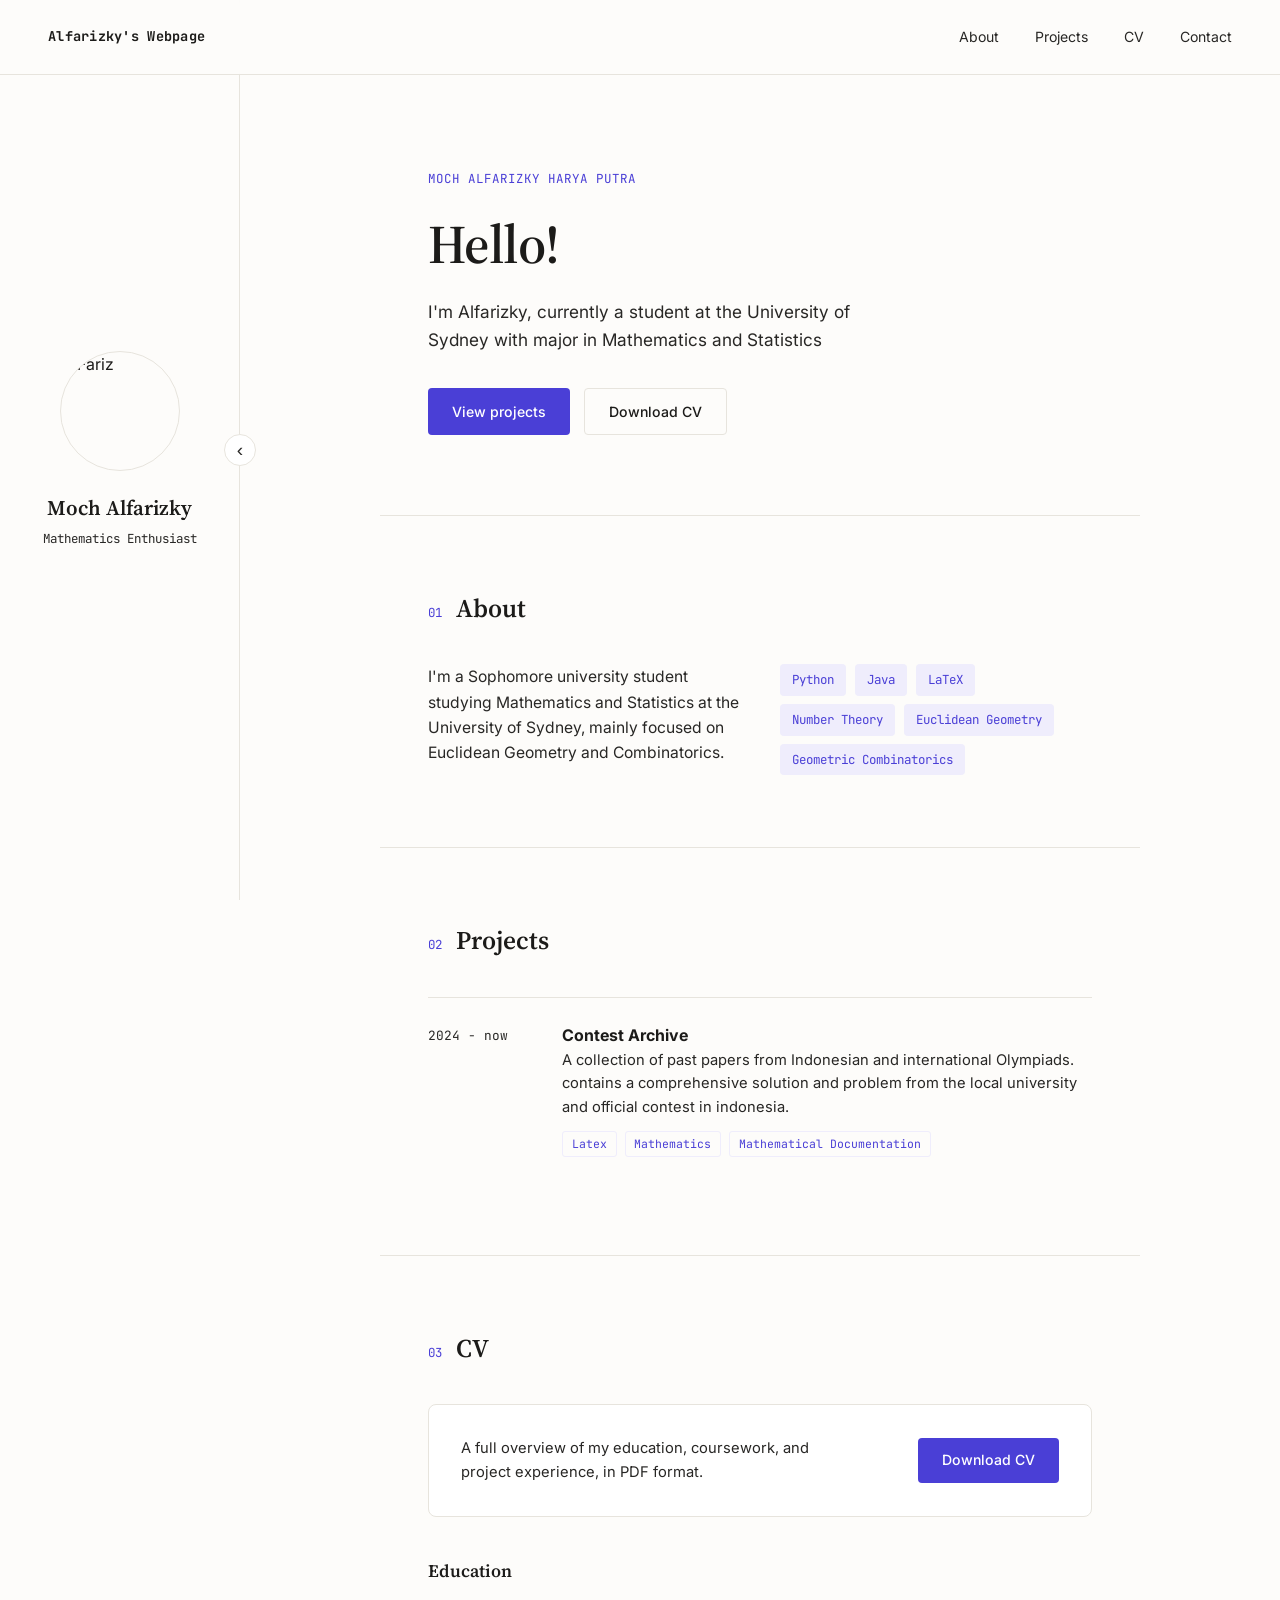
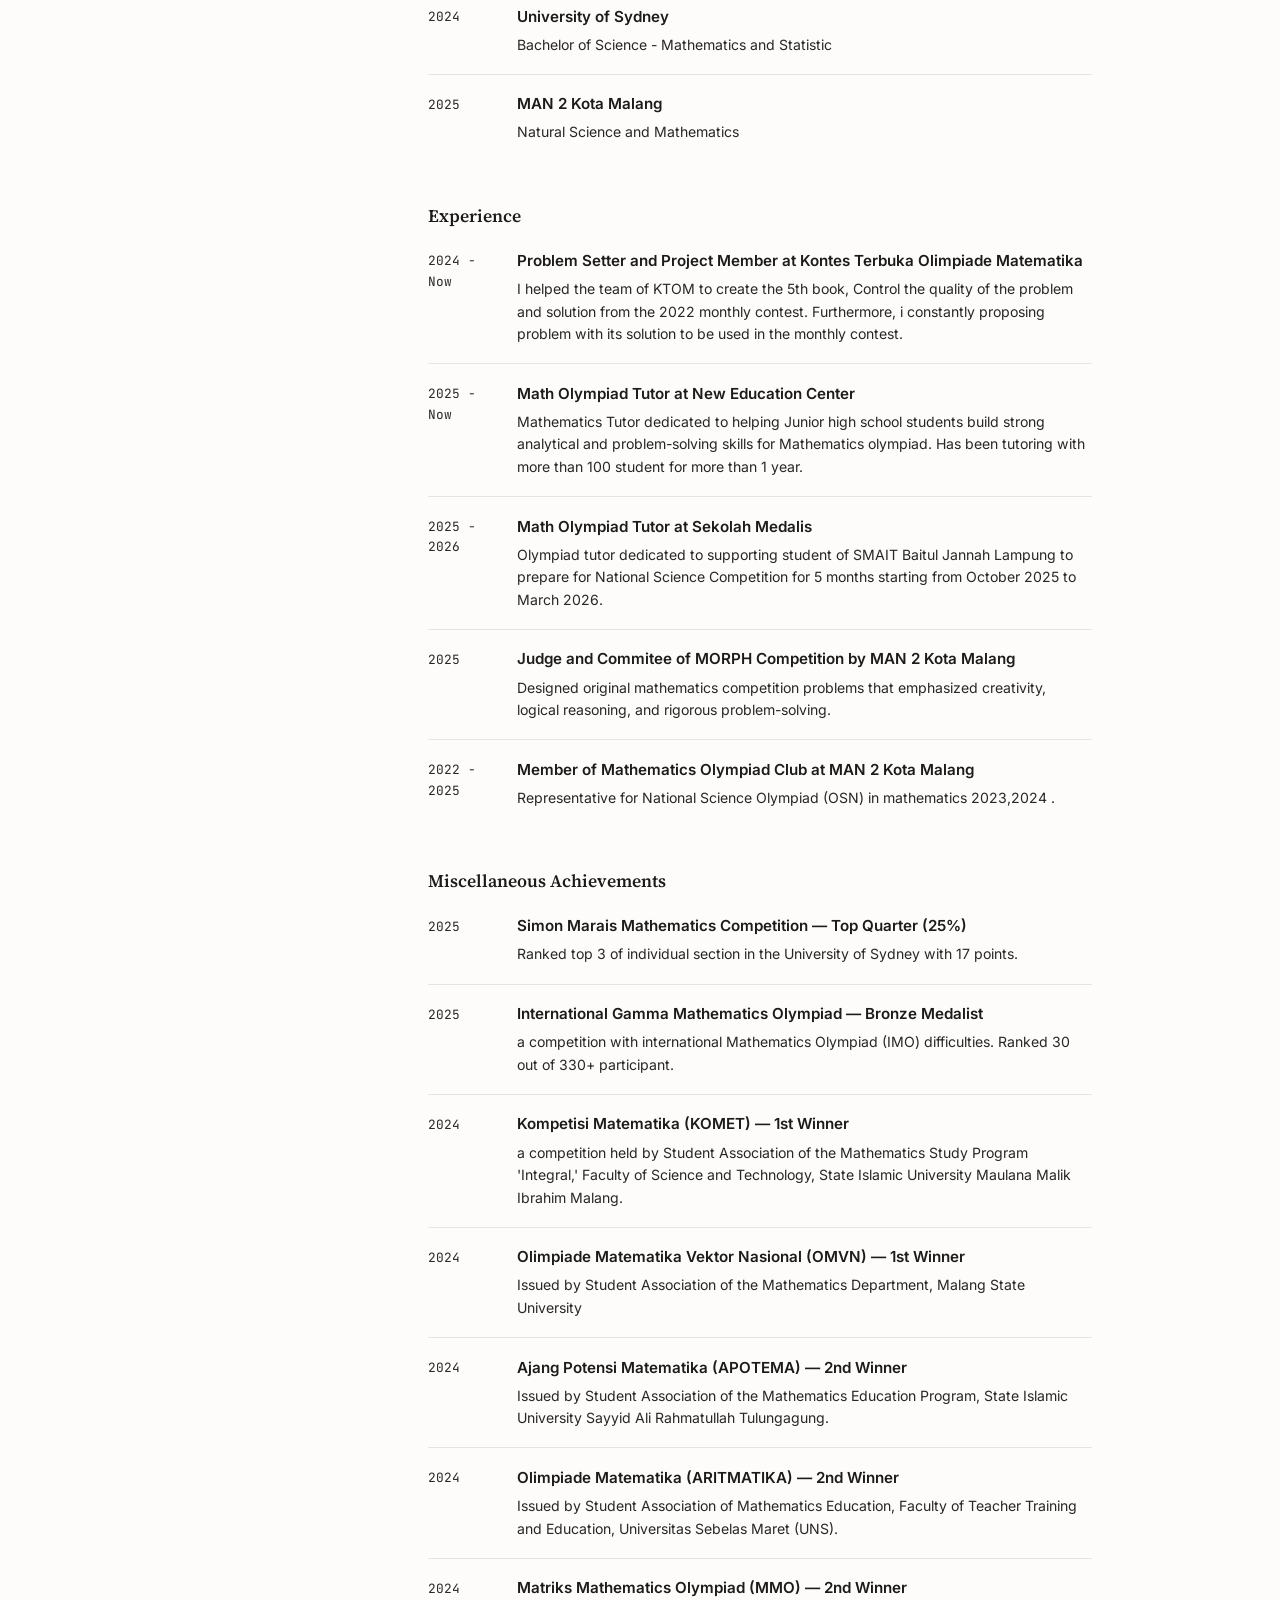
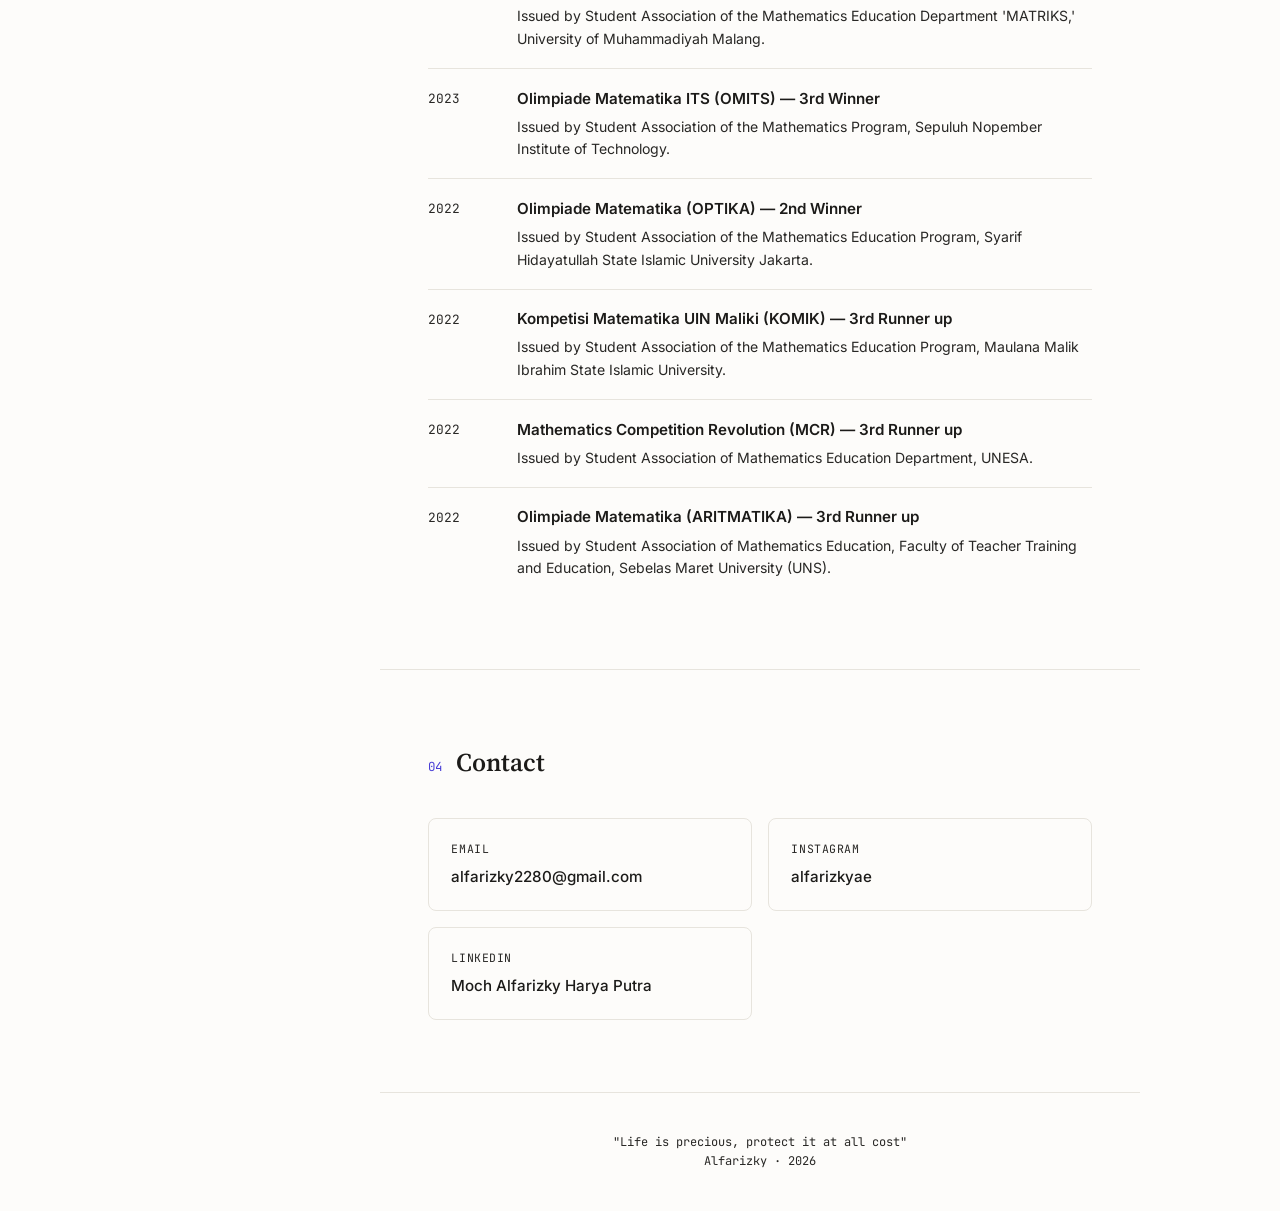
==== github.html @ bd0c45f6 "Add files via upload" ====
<!DOCTYPE html>
<html lang="en">
<head>
<meta charset="UTF-8" />
<meta name="viewport" content="width=device-width, initial-scale=1.0" />
<title>Fariz — Portfolio</title>
<link href="https://fonts.googleapis.com/css2?family=Source+Serif+4:opsz,wght@8..60,400;8..60,600&family=Inter:wght@400;500;600&family=JetBrains+Mono:wght@400;500&display=swap" rel="stylesheet" />
<style>
  :root {
    --bg:        #fdfcfa;
    --surface:   #ffffff;
    --border:    #e7e4dd;
    --ink:       #1c1b19;
    --muted:     #282725;
    --accent:    #4a3fd6;
    --accent-soft: #efedfc;
    --serif: 'Source Serif 4', serif;
    --sans:  'Inter', sans-serif;
    --mono:  'JetBrains Mono', monospace;
  }

  * { box-sizing: border-box; margin: 0; padding: 0; }

  body {
    background: var(--bg);
    color: var(--ink);
    font-family: var(--sans);
    line-height: 1.6;
    -webkit-font-smoothing: antialiased;
  }

  a { color: inherit; }

  /* ── NAV ── */
  header {
    display: flex;
    justify-content: space-between;
    align-items: center;
    padding: 1.5rem 3rem;
    border-bottom: 1px solid var(--border);
    position: fixed;
    top: 0;
    left: 0;
    right: 0;
    background: rgba(253,252,250,0.92);
    backdrop-filter: blur(6px);
    z-index: 9;
  }
  .mark {
    font-family: var(--mono);
    font-size: 0.85rem;
    font-weight: 500;
    letter-spacing: 0.02em;
  }
  .mark span { color: var(--accent); }
  nav ul {
    list-style: none;
    display: flex;
    gap: 2.25rem;
  }
  nav a {
    text-decoration: none;
    font-size: 0.88rem;
    color: var(--muted);
    transition: color 0.15s;
  }
  nav a:hover { color: var(--ink); }

  .subsection-title {
    font-family: var(--serif);
    font-size: 1.1rem;
    font-weight: 600;
    margin: 2.5rem 0 1.2rem;
  }

  /* ── SHORT CUT ── */
  .achievement-link {
    text-decoration: none;
    color: inherit;
  }
  .achievement-link:hover h4 {
    color: var(--accent);
  }
  .achievement-link:hover h5 {
    color: var(--accent);
    font-family: var(--serif);
    font-size: 1.6rem;
    font-weight: 600;
  }

  /* ── ACHIEVEMENT ── */
  .achievement {
    display: grid;
    grid-template-columns: 70px 1fr;
    gap: 1.2rem;
    padding: 1.1rem 0;
    border-top: 1px solid var(--border);
  }
  .achievement:first-of-type { border-top: none; padding-top: 0; }

  .achievement-year {
    font-family: var(--mono);
    font-size: 0.8rem;
    color: var(--muted);
    padding-top: 0.15rem;
  }

  .achievement h4 {
    font-size: 0.95rem;
    font-weight: 600;
    margin-bottom: 0.3rem;
  }
  .achievement p {
    color: var(--muted);
    font-size: 0.88rem;
  }

  /* ── HERO ── */
  .hero {
    max-width: 760px;
    margin: 0 auto;
    padding: 6rem 3rem 5rem;
    border-bottom: 1px solid var(--border);
  }
  .hero .kicker {
    font-family: var(--mono);
    font-size: 0.78rem;
    color: var(--accent);
    letter-spacing: 0.08em;
    text-transform: uppercase;
    margin-bottom: 1.5rem;
    display: block;
  }
  .hero h1 {
    font-family: var(--serif);
    font-size: clamp(2.4rem, 5vw, 3.4rem);
    font-weight: 600;
    line-height: 1.15;
    letter-spacing: -0.01em;
    margin-bottom: 1.4rem;
    max-width: 600px;
  }
  .hero p.lede {
    font-size: 1.08rem;
    color: var(--muted);
    max-width: 480px;
    margin-bottom: 2.2rem;
  }
  .btn-row { display: flex; gap: 0.9rem; flex-wrap: wrap; }
  .btn {
    display: inline-flex;
    align-items: center;
    padding: 0.7rem 1.5rem;
    border-radius: 4px;
    font-size: 0.88rem;
    font-weight: 500;
    text-decoration: none;
    transition: all 0.15s;
  }
  .btn-primary { background: var(--accent); color: #fff; }
  .btn-primary:hover { background: #3c33ad; }
  .btn-ghost { border: 1px solid var(--border); color: var(--ink); }
  .btn-ghost:hover { border-color: var(--accent); color: var(--accent); }

  /* ── SECTION SHARED ── */
  section {
    max-width: 760px;
    margin: 0 auto;
    padding: 4.5rem 3rem;
    border-bottom: 1px solid var(--border);
  }
  .section-head {
    display: flex;
    align-items: baseline;
    gap: 0.9rem;
    margin-bottom: 2.2rem;
  }
  .section-num {
    font-family: var(--mono);
    font-size: 0.78rem;
    color: var(--accent);
  }
  .section-head h2 {
    font-family: var(--serif);
    font-size: 1.6rem;
    font-weight: 600;
  }
  .section-head h5 {
    font-family: var(--serif);
    font-size: 1.6rem;
    font-weight: 600;
  }

  /* ── SIDEBAR ── */
  .sidebar {
    position: fixed;
    top: 0;
    left: 0;
    width: 240px;
    height: 100vh;
    display: flex;
    flex-direction: column;
    align-items: center;
    justify-content: center;
    padding: 2rem;
    border-right: 1px solid var(--border);
    background: var(--bg);
    transition: width 0.3s ease;
    overflow: hidden;
  }

  .sidebar.collapsed {
    width: 0;
    padding: 0;
  }

  .sidebar-photo {
    width: 120px;
    height: 120px;
    border-radius: 50%;
    object-fit: cover;
    margin-bottom: 1.2rem;
    border: 1px solid var(--border);
  }

  .sidebar-name {
    font-family: var(--serif);
    font-size: 1.3rem;
    font-weight: 600;
    margin-bottom: 0.3rem;
    text-align: center;
  }

  .sidebar-role {
    font-family: var(--mono);
    font-size: 0.78rem;
    color: var(--muted);
    text-align: center;
  }

  /* ── TOGGLE BUTTON (outside sidebar) ── */
  .sidebar-toggle {
    position: fixed;
    top: 50%;
    left: 240px;
    transform: translateY(-50%) translateX(-50%);
    width: 32px;
    height: 32px;
    background: var(--surface);
    border: 1px solid var(--border);
    border-radius: 50%;
    cursor: pointer;
    font-size: 1.2rem;
    color: var(--muted);
    display: flex;
    align-items: center;
    justify-content: center;
    z-index: 20;
    transition: left 0.3s ease, color 0.2s;
  }
  .sidebar-toggle:hover { color: var(--accent); }
  .sidebar-toggle.collapsed {
    left: 0px;
  }

  /* ── MAIN CONTENT ── */
  .main-content {
    margin-left: 240px;
    margin-top: 73px;
    transition: margin-left 0.3s ease;
  }

  .main-content.expanded {
    margin-left: 0;
  }

  /* ── ABOUT ── */
  .about-grid {
    display: grid;
    grid-template-columns: 1fr 1fr;
    gap: 2.5rem;
  }
  .about-grid p { color: var(--muted); font-size: 0.98rem; }
  .about-grid p + p { margin-top: 1rem; }
  .skills-list {
    list-style: none;
    display: flex;
    flex-wrap: wrap;
    gap: 0.55rem;
    align-content: flex-start;
  }
  .skills-list li {
    font-family: var(--mono);
    font-size: 0.78rem;
    background: var(--accent-soft);
    color: var(--accent);
    padding: 0.35rem 0.75rem;
    border-radius: 4px;
  }

  /* ── PROJECTS ── */
  .project {
    padding: 1.6rem 0;
    border-top: 1px solid var(--border);
    display: grid;
    grid-template-columns: 110px 1fr;
    gap: 1.5rem;
  }
  .project:first-of-type { border-top: none; padding-top: 0; }
  .project-year {
    font-family: var(--mono);
    font-size: 0.8rem;
    color: var(--muted);
    padding-top: 0.2rem;
  }
  .project h3 {
    font-size: 1.05rem;
    font-weight: 600;
    margin-bottom: 0.4rem;
  }
  .project p {
    color: var(--muted);
    font-size: 0.92rem;
    margin-bottom: 0.7rem;
  }
  .project-tags {
    display: flex;
    gap: 0.5rem;
    flex-wrap: wrap;
  }
  .project-tags span {
    font-family: var(--mono);
    font-size: 0.72rem;
    color: var(--accent);
    border: 1px solid var(--accent-soft);
    padding: 0.2rem 0.55rem;
    border-radius: 3px;
  }
  .project-link {
    font-size: 0.84rem;
    color: var(--accent);
    text-decoration: none;
    font-weight: 500;
  }
  .project-link:hover { text-decoration: underline; }

  /* ── CV ── */
  .cv-card {
    background: var(--surface);
    border: 1px solid var(--border);
    border-radius: 8px;
    padding: 2rem;
    display: flex;
    justify-content: space-between;
    align-items: center;
    flex-wrap: wrap;
    gap: 1.2rem;
  }
  .cv-card p {
    color: var(--muted);
    font-size: 0.92rem;
    max-width: 380px;
  }

  /* ── CONTACT ── */
  .contact-grid {
    display: grid;
    grid-template-columns: repeat(auto-fit, minmax(250px, 1fr));
    gap: 1rem;
  }
  .contact-item {
    border: 1px solid var(--border);
    border-radius: 8px;
    padding: 1.3rem 1.4rem;
    text-decoration: none;
    display: block;
    transition: border-color 0.15s;
  }
  .contact-item:hover { border-color: var(--accent); }
  .contact-item .label {
    font-family: var(--mono);
    font-size: 0.72rem;
    color: var(--muted);
    text-transform: uppercase;
    letter-spacing: 0.05em;
    margin-bottom: 0.4rem;
  }
  .contact-item .value {
    font-size: 0.95rem;
    font-weight: 500;
    color: var(--ink);
  }

  footer {
    text-align: center;
    padding: 2.5rem;
    font-family: var(--mono);
    font-size: 0.75rem;
    color: var(--muted);
  }

  @media (max-width: 640px) {
    header { padding: 1.25rem 1.5rem; }
    nav ul { gap: 1.25rem; }
    .hero, section { padding-left: 1.5rem; padding-right: 1.5rem; }
    .about-grid { grid-template-columns: 1fr; }
    .project { grid-template-columns: 1fr; gap: 0.4rem; }
    .cv-card { flex-direction: column; align-items: flex-start; }
  }
  html {
  scroll-behavior: smooth;
  }
</style>
</head>
<body>

<aside class="sidebar" id="sidebar">
  <img src="Foto.jpeg" alt="Fariz" class="sidebar-photo" />
  <h1 class="sidebar-name">Moch Alfarizky</h1>
  <p class="sidebar-role">Mathematics Enthusiast</p>
</aside>

<button class="sidebar-toggle" id="sidebarToggle">&#8249;</button>

<header>
  <span class="mark"><a href="github.html" class="achievement-link">
      <h4>Alfarizky's Webpage</h4>
    </a></span>
  <nav>
    <ul>
      <li><a href="#about">About</a></li>
      <li><a href="#projects">Projects</a></li>
      <li><a href="#cv">CV</a></li>
      <li><a href="#contact">Contact</a></li>
    </ul>
  </nav>
</header>

<div class="main-content">

  <div class="hero">
    <span class="kicker">Moch Alfarizky Harya Putra</span>
    <h1>Hello!</h1>
    <p class="lede">I'm Alfarizky, currently a student at the University of Sydney with major in Mathematics and Statistics</p>
    <div class="btn-row">
      <a href="#projects" class="btn btn-primary">View projects</a>
      <a href="#cv" class="btn btn-ghost">Download CV</a>
    </div>
  </div>

  <section id="about">
    <div class="section-head">
      <span class="section-num">01</span>
      <a href="about.html" class="achievement-link">
        <h5>About</h5></a>
    </div>
    <div class="about-grid">
      <div>
        <p>I'm a Sophomore university student studying Mathematics and Statistics at the University of Sydney, mainly focused on Euclidean Geometry and Combinatorics.</p>
      </div>
      <ul class="skills-list">
        <li>Python</li>
        <li>Java</li>
        <li>LaTeX</li>
        <li>Number Theory</li>
        <li>Euclidean Geometry</li>
        <li>Geometric Combinatorics</li>
      </ul>
    </div>
  </section>

  <section id="projects">
    <div class="section-head">
      <span class="section-num">02</span>
      <h2>Projects</h2>
    </div>
    <div class="project">
      <span class="project-year">2024 - now</span>
      <div>
        <a href="https://drive.google.com/drive/u/0/folders/17U_cmJ-6NU6NZFpO8wsYezbSb9L61yQ2" class="achievement-link" target="_blank">
        <h4>Contest Archive</h4></a>
        <p>A collection of past papers from Indonesian and international Olympiads. contains a comprehensive solution and problem from the local university and official contest in indonesia.</p>
        <div class="project-tags"><span>Latex</span><span>Mathematics</span><span>Mathematical Documentation</span></div>
      </div>
    </div>
  </section>

  <section id="cv">
    <div class="section-head">
      <span class="section-num">03</span>
      <h2>CV</h2>
    </div>
    <div class="cv-card">
      <p>A full overview of my education, coursework, and project experience, in PDF format.</p>
      <a href="Moch Alfarizky Harya Putra - CV Baru.pdf" class="btn btn-primary" download>Download CV</a>
    </div>
    <div class="achievements">
      <h3 class="subsection-title">Education</h3>
      <div class="achievement">
        <span class="achievement-year">2024</span>
        <div>
          <h4>University of Sydney</h4>
          <p>Bachelor of Science - Mathematics and Statistic</p>
        </div>
      </div>
      <div class="achievement">
        <span class="achievement-year">2025</span>
        <div>
          <h4>MAN 2 Kota Malang</h4>
          <p>Natural Science and Mathematics</p>
        </div>
      </div>
    </div>

    <div class="achievements">
      <h3 class="subsection-title">Experience</h3>
      <div class="achievement">
        <span class="achievement-year">2024 - Now</span>
        <div>
          <h4>Problem Setter and Project Member at Kontes Terbuka Olimpiade Matematika</h4>
          <p>I helped the team of KTOM to create the 5th book, Control the quality of the problem and solution from the 2022 monthly contest. Furthermore, i constantly proposing problem with its solution to be used in the monthly contest.</p>
        </div>
      </div>
      <div class="achievement">
        <span class="achievement-year">2025 - Now</span>
        <div>
          <h4>Math Olympiad Tutor at New Education Center</h4>
          <p>Mathematics Tutor dedicated to helping Junior high school students build strong analytical and problem-solving skills for Mathematics olympiad. Has been tutoring with more than 100 student for more than 1 year.</p>
        </div>
      </div>
      <div class="achievement">
        <span class="achievement-year">2025 - 2026</span>
        <div>
          <h4>Math Olympiad Tutor at Sekolah Medalis</h4>
          <p>Olympiad tutor dedicated to supporting student of SMAIT Baitul Jannah Lampung to prepare for National Science Competition for 5 months starting from October 2025 to March 2026.</p>
        </div>
      </div>
      <div class="achievement">
        <span class="achievement-year">2025</span>
        <div>
          <h4>Judge and Commitee of MORPH Competition by MAN 2 Kota Malang</h4>
          <p>Designed original mathematics competition problems that emphasized creativity, logical reasoning, and rigorous problem-solving.</p>
        </div>
      </div>
    </div>
    <div class="achievement">
        <span class="achievement-year">2022 - 2025</span>
        <div>
          <h4>Member of Mathematics Olympiad Club at MAN 2 Kota Malang</h4>
          <p>Representative for National Science Olympiad (OSN) in mathematics 2023,2024 .</p>
        </div>
      </div>

    <div class="achievements">
      <h3 class="subsection-title">Miscellaneous Achievements</h3>
      <div class="achievement">
        <span class="achievement-year">2025</span>
        <div>
          <a href="olympiad1.html" class="achievement-link">
          <h4>Simon Marais Mathematics Competition — Top Quarter (25%)</h4></a>
          <p>Ranked top 3 of individual section in the University of Sydney with 17 points.</p>
        </div>
      </div>
      <div class="achievement">
        <span class="achievement-year">2025</span>
        <div>
          <a href="olympiad2.html" class="achievement-link">
          <h4>International Gamma Mathematics Olympiad — Bronze Medalist</h4></a>
          <p>a competition with international Mathematics Olympiad (IMO) difficulties. Ranked 30 out of 330+ participant.</p>
        </div>
      </div>
      <div class="achievement">
        <span class="achievement-year">2024</span>
        <div>
          <a href="olympiad3.html" class="achievement-link">
          <h4>Kompetisi Matematika (KOMET) — 1st Winner</h4></a>
          <p>a competition held by Student Association of the Mathematics Study Program 'Integral,' Faculty of Science and Technology, State Islamic University Maulana Malik Ibrahim Malang.</p>
        </div>
      </div>
      <div class="achievement">
        <span class="achievement-year">2024</span>
        <div>
          <a href="olympiad4.html" class="achievement-link">
          <h4>Olimpiade Matematika Vektor Nasional (OMVN) — 1st Winner</h4></a>
          <p>Issued by Student Association of the Mathematics Department, Malang State University</p>
        </div>
      </div>
      <div class="achievement">
        <span class="achievement-year">2024</span>
        <div>
          <a href="olympiad5.html" class="achievement-link">
          <h4>Ajang Potensi Matematika (APOTEMA) — 2nd Winner</h4></a>
          <p>Issued by Student Association of the Mathematics Education Program, State Islamic University Sayyid Ali Rahmatullah Tulungagung.</p>
        </div>
      </div>
      <div class="achievement">
        <span class="achievement-year">2024</span>
        <div>
          <a href="olympiad6.html" class="achievement-link">
          <h4>Olimpiade Matematika (ARITMATIKA) — 2nd Winner</h4></a>
          <p>Issued by Student Association of Mathematics Education, Faculty of Teacher Training and Education, Universitas Sebelas Maret (UNS).</p>
        </div>
      </div>
      <div class="achievement">
        <span class="achievement-year">2024</span>
        <div>
          <a href="olympiad7.html" class="achievement-link">
          <h4>Matriks Mathematics Olympiad (MMO) — 2nd Winner</h4></a>
          <p>Issued by Student Association of the Mathematics Education Department 'MATRIKS,' University of Muhammadiyah Malang.</p>
        </div>
      </div>
      <div class="achievement">
        <span class="achievement-year">2023</span>
        <div>
          <a href="olympiad8.html" class="achievement-link">
          <h4>Olimpiade Matematika ITS (OMITS) — 3rd Winner</h4></a>
          <p>Issued by Student Association of the Mathematics Program, Sepuluh Nopember Institute of Technology.</p>
        </div>
      </div>
      <div class="achievement">
        <span class="achievement-year">2022</span>
        <div>
          <a href="olympiad9.html" class="achievement-link">
          <h4>Olimpiade Matematika (OPTIKA) — 2nd Winner</h4></a>
          <p>Issued by Student Association of the Mathematics Education Program, Syarif Hidayatullah State Islamic University Jakarta.</p>
        </div>
      </div>
      <div class="achievement">
        <span class="achievement-year">2022</span>
        <div>
          <a href="olympiad10.html" class="achievement-link">
          <h4>Kompetisi Matematika UIN Maliki (KOMIK) — 3rd Runner up</h4></a>
          <p>Issued by Student Association of the Mathematics Education Program, Maulana Malik Ibrahim State Islamic University.</p>
        </div>
      </div>
      <div class="achievement">
        <span class="achievement-year">2022</span>
        <div>
          <a href="olympiad11.html" class="achievement-link">
          <h4>Mathematics Competition Revolution (MCR) — 3rd Runner up</h4></a>
          <p>Issued by Student Association of Mathematics Education Department, UNESA.</p>
        </div>
      </div>
      <div class="achievement">
        <span class="achievement-year">2022</span>
        <div>
          <a href="olympiad12.html" class="achievement-link">
          <h4>Olimpiade Matematika (ARITMATIKA) — 3rd Runner up</h4></a>
          <p>Issued by Student Association of Mathematics Education, Faculty of Teacher Training and Education, Sebelas Maret University (UNS).</p>
        </div>
      </div>
    </div>
  </section>

  <section id="contact">
    <div class="section-head">
      <span class="section-num">04</span>
      <h2>Contact</h2>
    </div>
    <div class="contact-grid">
      <a href="mailto:alfarizky2280@gmail.com" class="contact-item">
        <div class="label">Email</div>
        <div class="value">alfarizky2280@gmail.com</div>
      </a>
      <a href="https://www.instagram.com/alfarizkyae" target="_blank" class="contact-item">
        <div class="label">Instagram</div>
        <div class="value">alfarizkyae</div>
      </a>
      <a href="https://www.linkedin.com/in/moch-alfarizky-harya-putra-288286318/" target="_blank" class="contact-item">
        <div class="label">LinkedIn</div>
        <div class="value">Moch Alfarizky Harya Putra</div>
      </a>
    </div>
  </section>

  <footer>"Life is precious, protect it at all cost"<br>Alfarizky · 2026</footer>
  

</div>

<script>
  const sidebar = document.getElementById('sidebar');
  const toggle = document.getElementById('sidebarToggle');
  const main = document.querySelector('.main-content');

  toggle.addEventListener('click', () => {
    sidebar.classList.toggle('collapsed');
    main.classList.toggle('expanded');
    toggle.classList.toggle('collapsed');

    if (sidebar.classList.contains('collapsed')) {
      toggle.innerHTML = '&#8250;';
    } else {
      toggle.innerHTML = '&#8249;';
    }
  });
</script>

</body>
</html>
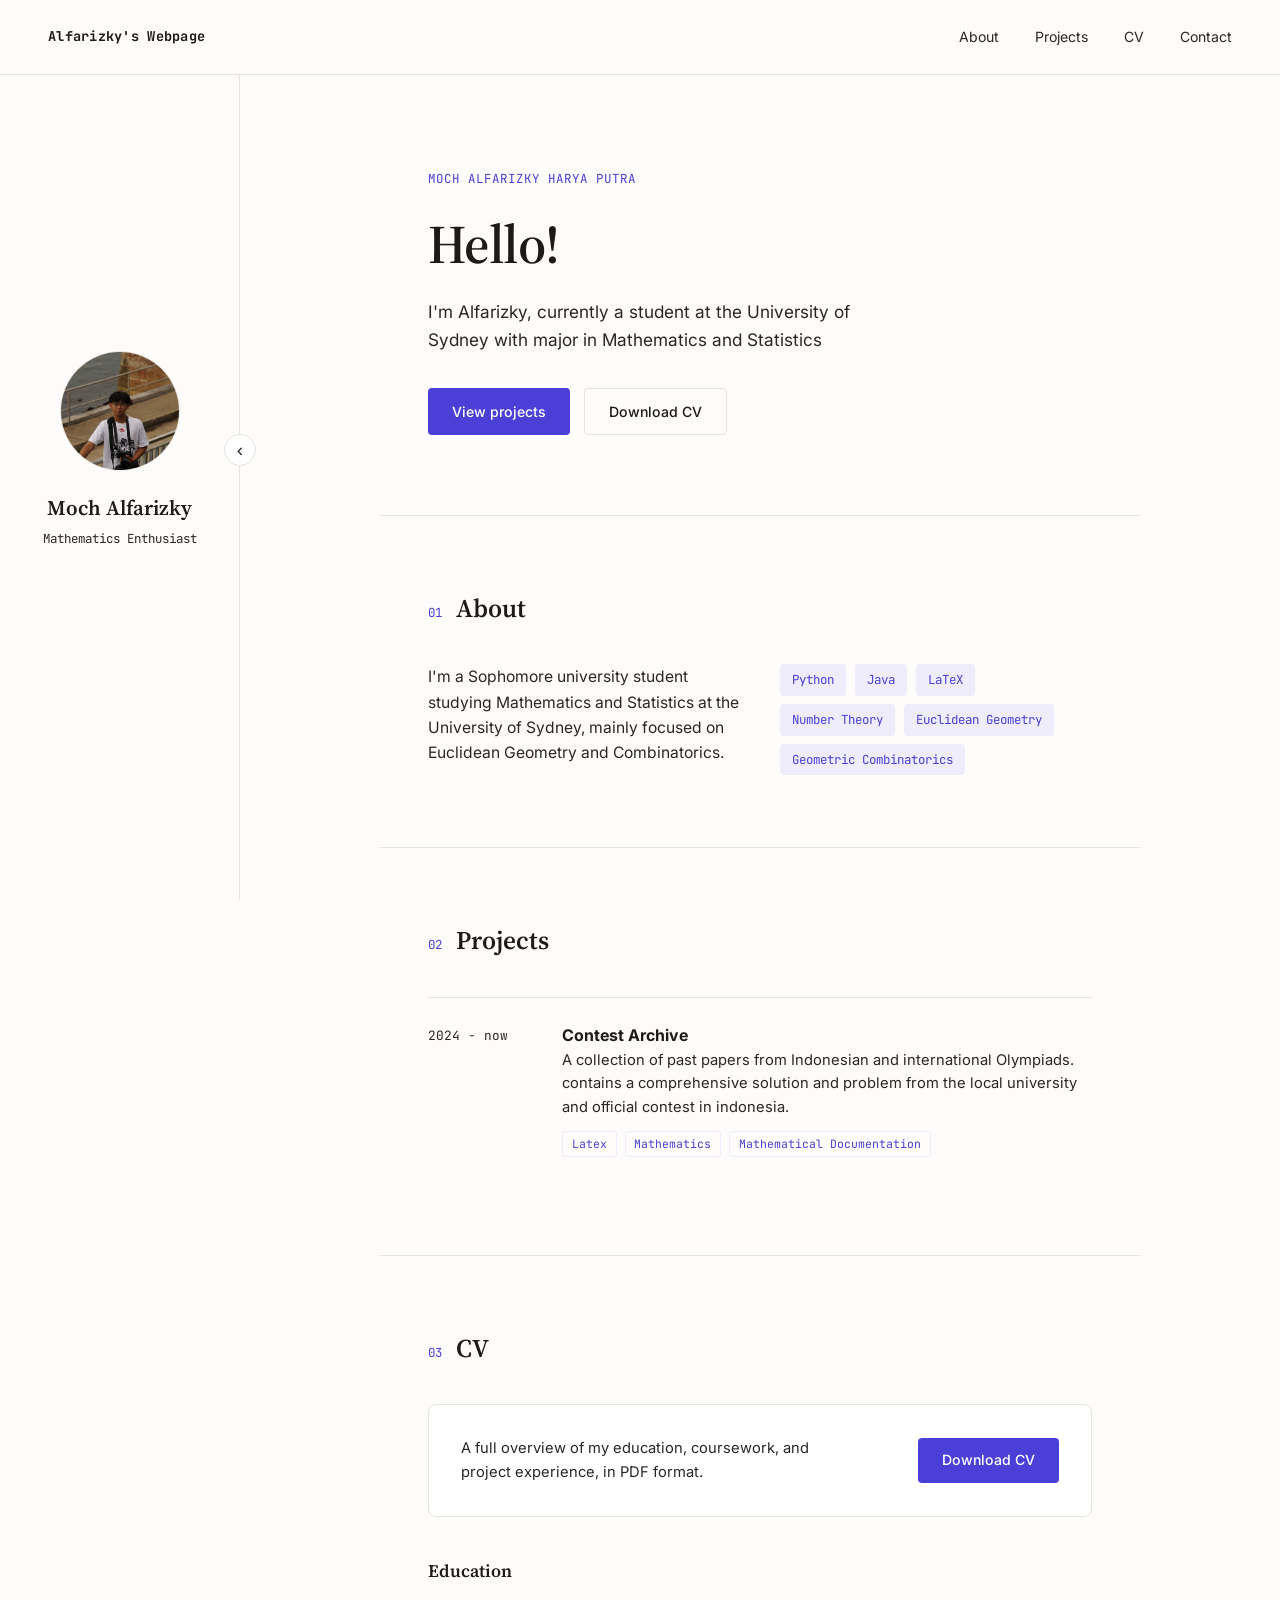
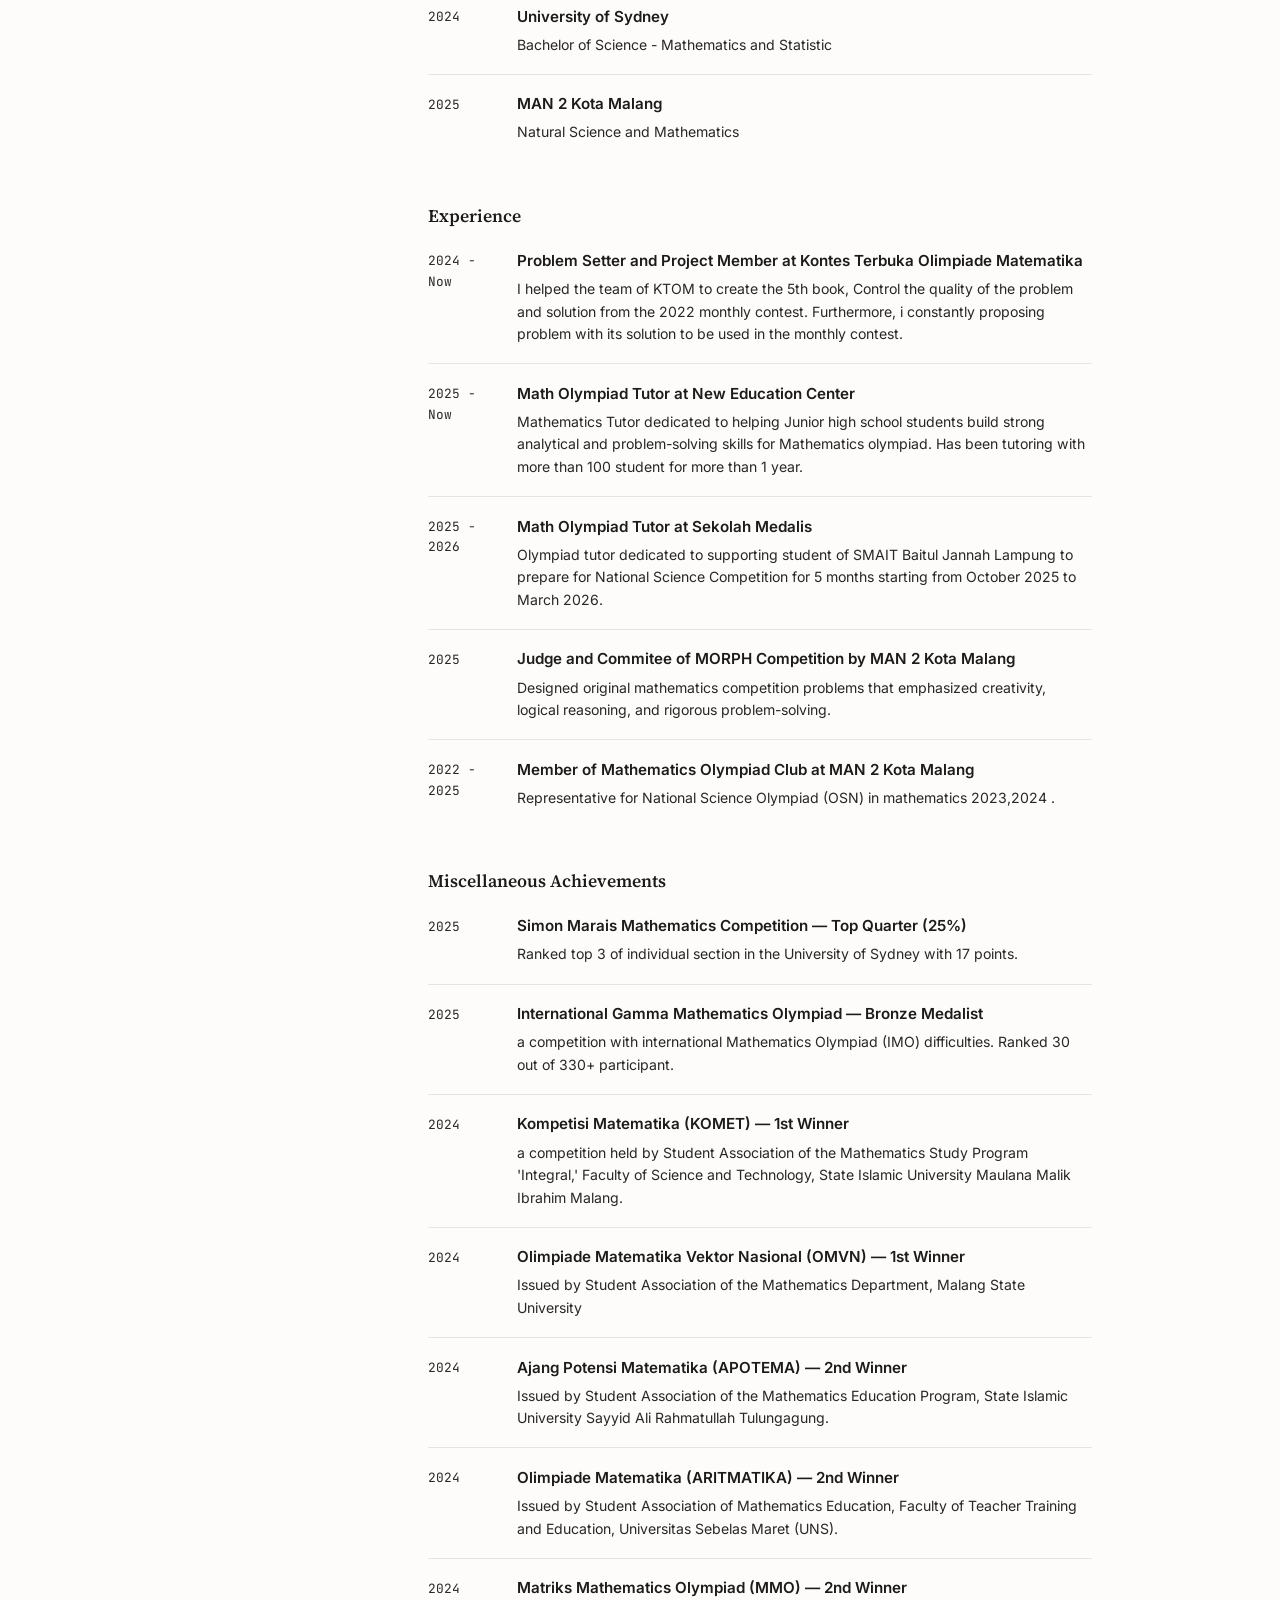
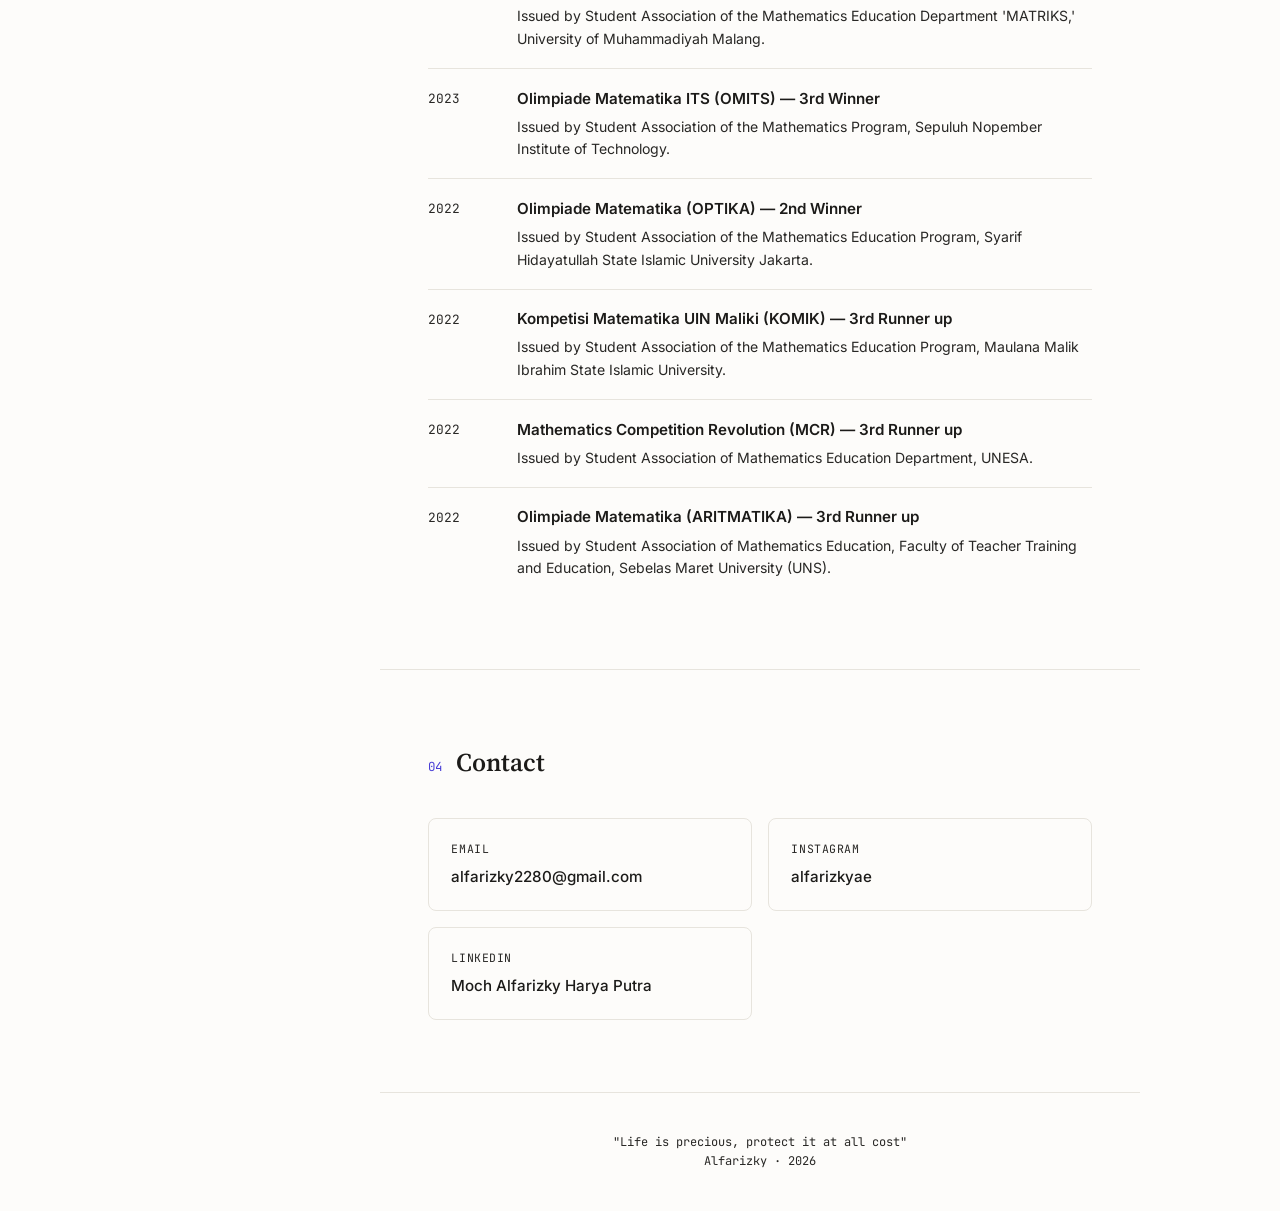
==== commit 2761806e: "Update github.html" ====
--- a/github.html
+++ b/github.html
@@ -415,7 +415,7 @@
 <body>
 
 <aside class="sidebar" id="sidebar">
-  <img src="Foto.jpeg" alt="Fariz" class="sidebar-photo" />
+  <img src="assets/images/Foto.jpeg" alt="Fariz" class="sidebar-photo" />
   <h1 class="sidebar-name">Moch Alfarizky</h1>
   <p class="sidebar-role">Mathematics Enthusiast</p>
 </aside>
@@ -451,7 +451,7 @@
   <section id="about">
     <div class="section-head">
       <span class="section-num">01</span>
-      <a href="about.html" class="achievement-link">
+      <a href="pages/about.html" class="achievement-link">
         <h5>About</h5></a>
     </div>
     <div class="about-grid">
@@ -492,7 +492,7 @@
     </div>
     <div class="cv-card">
       <p>A full overview of my education, coursework, and project experience, in PDF format.</p>
-      <a href="Moch Alfarizky Harya Putra - CV Baru.pdf" class="btn btn-primary" download>Download CV</a>
+      <a href="assets/pdf/Moch Alfarizky Harya Putra - CV Baru.pdf" class="btn btn-primary" download>Download CV</a>
     </div>
     <div class="achievements">
       <h3 class="subsection-title">Education</h3>
@@ -556,7 +556,7 @@
       <div class="achievement">
         <span class="achievement-year">2025</span>
         <div>
-          <a href="olympiad1.html" class="achievement-link">
+          <a href="pages/olympiad1.html" class="achievement-link">
           <h4>Simon Marais Mathematics Competition — Top Quarter (25%)</h4></a>
           <p>Ranked top 3 of individual section in the University of Sydney with 17 points.</p>
         </div>
@@ -564,7 +564,7 @@
       <div class="achievement">
         <span class="achievement-year">2025</span>
         <div>
-          <a href="olympiad2.html" class="achievement-link">
+          <a href="pages/olympiad2.html" class="achievement-link">
           <h4>International Gamma Mathematics Olympiad — Bronze Medalist</h4></a>
           <p>a competition with international Mathematics Olympiad (IMO) difficulties. Ranked 30 out of 330+ participant.</p>
         </div>
@@ -572,7 +572,7 @@
       <div class="achievement">
         <span class="achievement-year">2024</span>
         <div>
-          <a href="olympiad3.html" class="achievement-link">
+          <a href="pages/olympiad3.html" class="achievement-link">
           <h4>Kompetisi Matematika (KOMET) — 1st Winner</h4></a>
           <p>a competition held by Student Association of the Mathematics Study Program 'Integral,' Faculty of Science and Technology, State Islamic University Maulana Malik Ibrahim Malang.</p>
         </div>
@@ -580,7 +580,7 @@
       <div class="achievement">
         <span class="achievement-year">2024</span>
         <div>
-          <a href="olympiad4.html" class="achievement-link">
+          <a href="pages/olympiad4.html" class="achievement-link">
           <h4>Olimpiade Matematika Vektor Nasional (OMVN) — 1st Winner</h4></a>
           <p>Issued by Student Association of the Mathematics Department, Malang State University</p>
         </div>
@@ -588,7 +588,7 @@
       <div class="achievement">
         <span class="achievement-year">2024</span>
         <div>
-          <a href="olympiad5.html" class="achievement-link">
+          <a href="pages/olympiad5.html" class="achievement-link">
           <h4>Ajang Potensi Matematika (APOTEMA) — 2nd Winner</h4></a>
           <p>Issued by Student Association of the Mathematics Education Program, State Islamic University Sayyid Ali Rahmatullah Tulungagung.</p>
         </div>
@@ -596,7 +596,7 @@
       <div class="achievement">
         <span class="achievement-year">2024</span>
         <div>
-          <a href="olympiad6.html" class="achievement-link">
+          <a href="pages/olympiad6.html" class="achievement-link">
           <h4>Olimpiade Matematika (ARITMATIKA) — 2nd Winner</h4></a>
           <p>Issued by Student Association of Mathematics Education, Faculty of Teacher Training and Education, Universitas Sebelas Maret (UNS).</p>
         </div>
@@ -604,7 +604,7 @@
       <div class="achievement">
         <span class="achievement-year">2024</span>
         <div>
-          <a href="olympiad7.html" class="achievement-link">
+          <a href="pages/olympiad7.html" class="achievement-link">
           <h4>Matriks Mathematics Olympiad (MMO) — 2nd Winner</h4></a>
           <p>Issued by Student Association of the Mathematics Education Department 'MATRIKS,' University of Muhammadiyah Malang.</p>
         </div>
@@ -612,7 +612,7 @@
       <div class="achievement">
         <span class="achievement-year">2023</span>
         <div>
-          <a href="olympiad8.html" class="achievement-link">
+          <a href="pages/olympiad8.html" class="achievement-link">
           <h4>Olimpiade Matematika ITS (OMITS) — 3rd Winner</h4></a>
           <p>Issued by Student Association of the Mathematics Program, Sepuluh Nopember Institute of Technology.</p>
         </div>
@@ -620,7 +620,7 @@
       <div class="achievement">
         <span class="achievement-year">2022</span>
         <div>
-          <a href="olympiad9.html" class="achievement-link">
+          <a href="pages/olympiad9.html" class="achievement-link">
           <h4>Olimpiade Matematika (OPTIKA) — 2nd Winner</h4></a>
           <p>Issued by Student Association of the Mathematics Education Program, Syarif Hidayatullah State Islamic University Jakarta.</p>
         </div>
@@ -628,7 +628,7 @@
       <div class="achievement">
         <span class="achievement-year">2022</span>
         <div>
-          <a href="olympiad10.html" class="achievement-link">
+          <a href="pages/olympiad10.html" class="achievement-link">
           <h4>Kompetisi Matematika UIN Maliki (KOMIK) — 3rd Runner up</h4></a>
           <p>Issued by Student Association of the Mathematics Education Program, Maulana Malik Ibrahim State Islamic University.</p>
         </div>
@@ -636,7 +636,7 @@
       <div class="achievement">
         <span class="achievement-year">2022</span>
         <div>
-          <a href="olympiad11.html" class="achievement-link">
+          <a href="pages/olympiad11.html" class="achievement-link">
           <h4>Mathematics Competition Revolution (MCR) — 3rd Runner up</h4></a>
           <p>Issued by Student Association of Mathematics Education Department, UNESA.</p>
         </div>
@@ -644,7 +644,7 @@
       <div class="achievement">
         <span class="achievement-year">2022</span>
         <div>
-          <a href="olympiad12.html" class="achievement-link">
+          <a href="pages/olympiad12.html" class="achievement-link">
           <h4>Olimpiade Matematika (ARITMATIKA) — 3rd Runner up</h4></a>
           <p>Issued by Student Association of Mathematics Education, Faculty of Teacher Training and Education, Sebelas Maret University (UNS).</p>
         </div>
@@ -697,4 +697,4 @@
 </script>
 
 </body>
-</html>+</html>
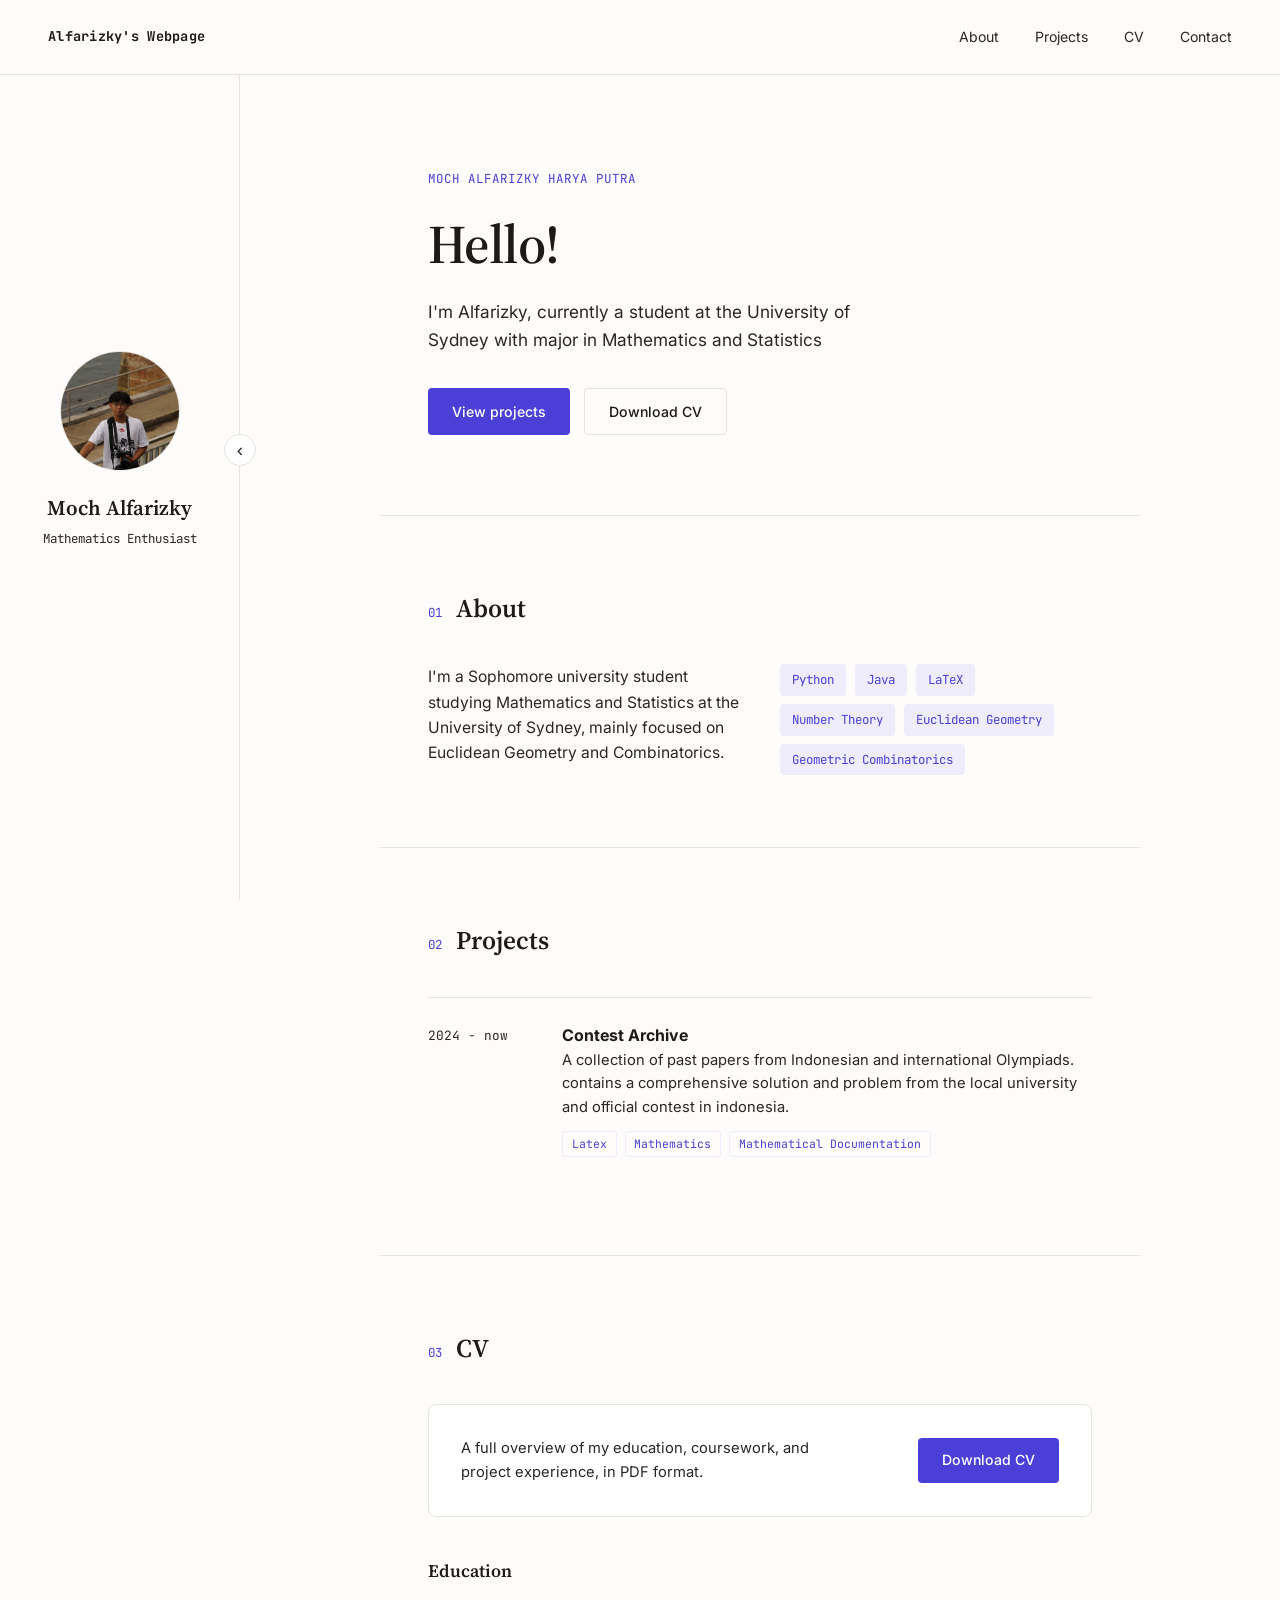
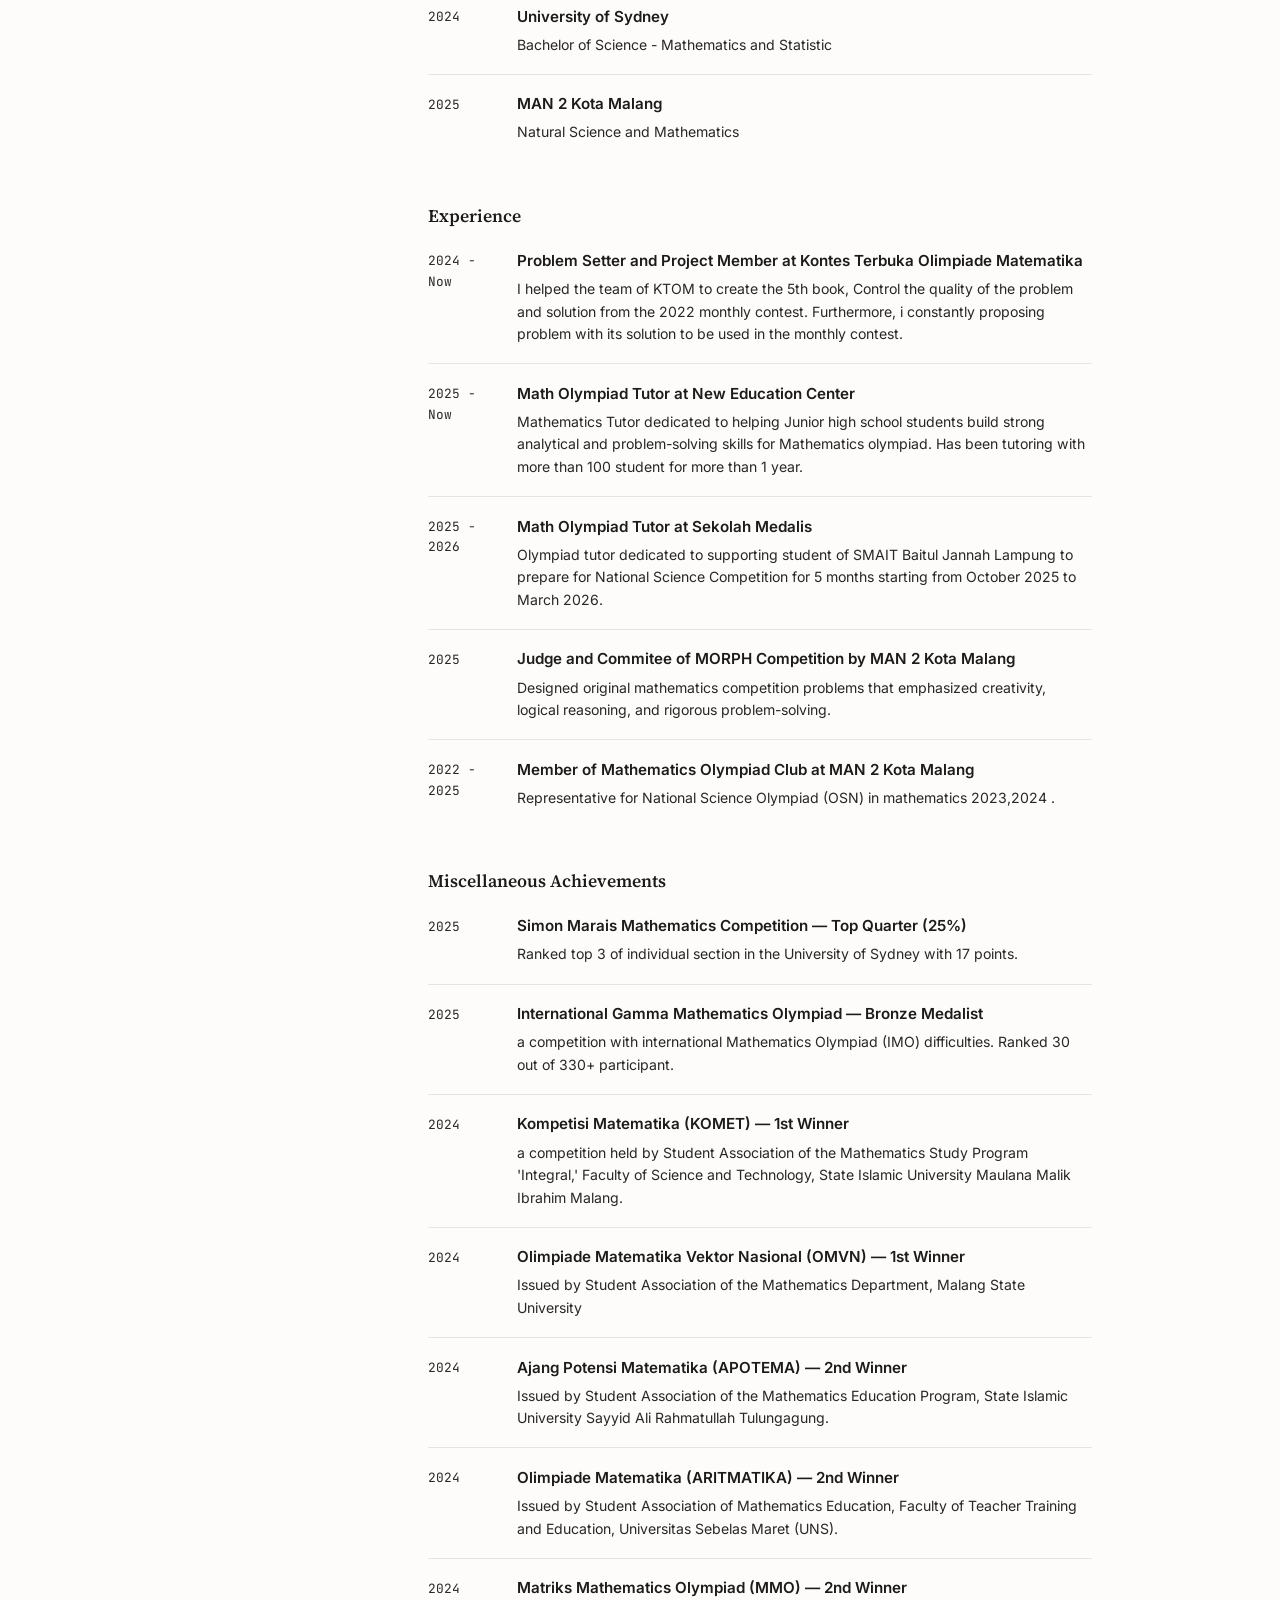
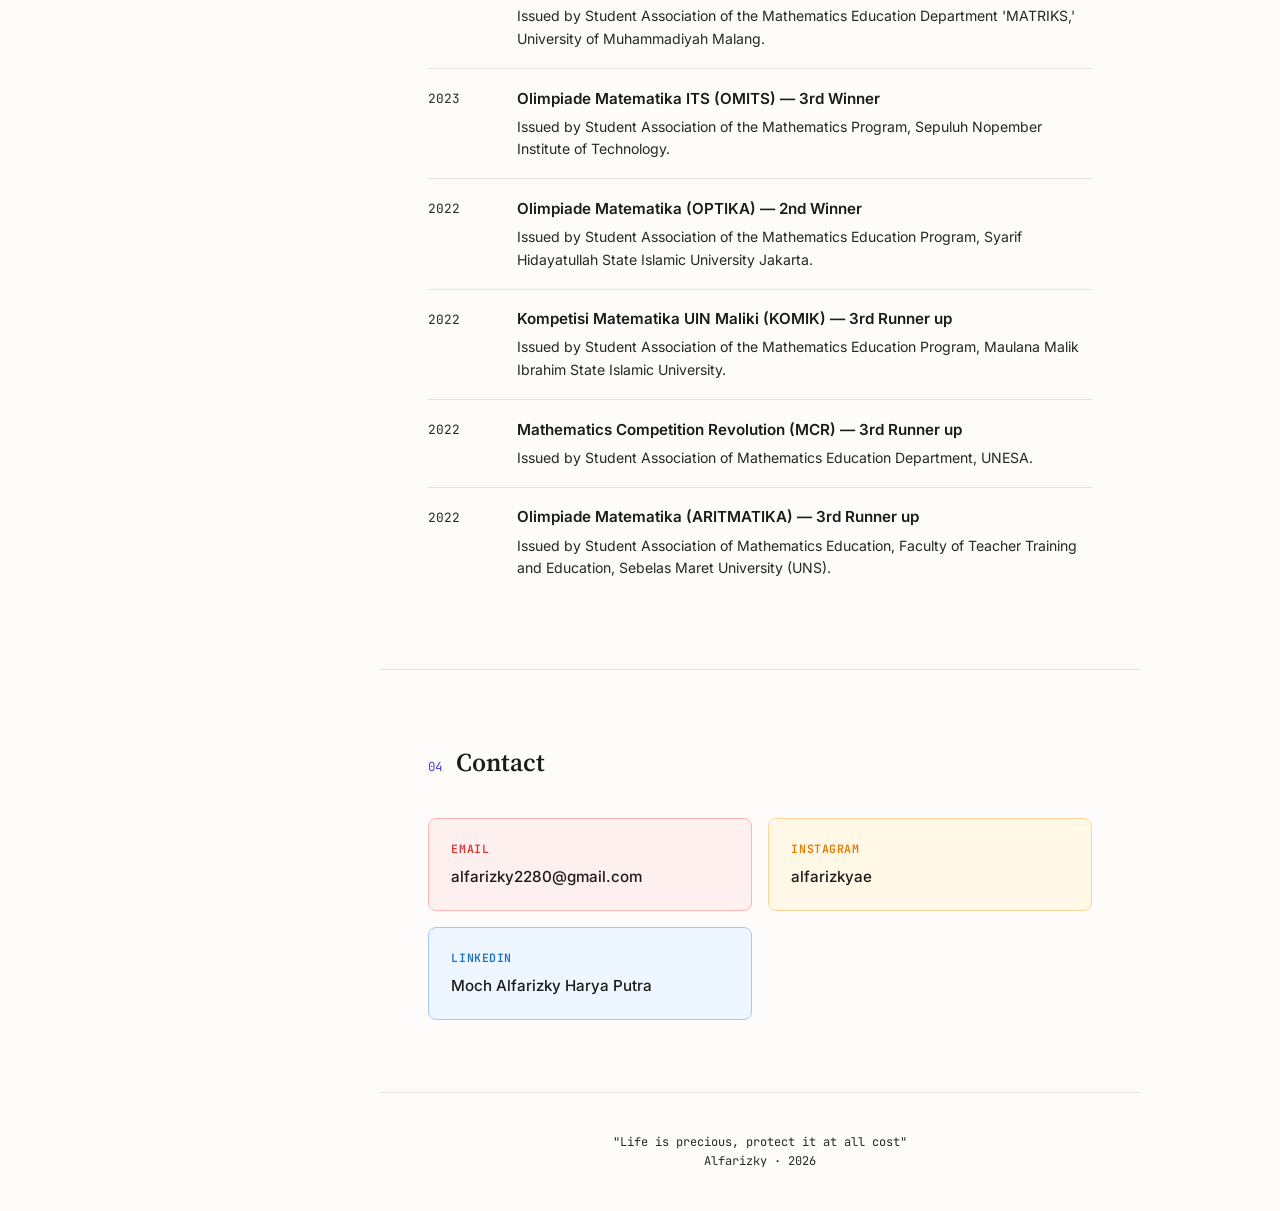
==== commit 7dc69112: "Update github.html" ====
--- a/github.html
+++ b/github.html
@@ -407,6 +407,50 @@
     .project { grid-template-columns: 1fr; gap: 0.4rem; }
     .cv-card { flex-direction: column; align-items: flex-start; }
   }
+  /* ── CONTACT ── */
+.contact-grid {
+  display: grid;
+  grid-template-columns: repeat(auto-fit, minmax(250px, 1fr));
+  gap: 1rem;
+}
+.contact-item {
+  border: 1px solid var(--border);
+  border-radius: 8px;
+  padding: 1.3rem 1.4rem;
+  text-decoration: none;
+  display: block;
+  transition: transform 0.2s, box-shadow 0.2s;
+}
+.contact-item:hover {
+  transform: translateY(-3px);
+  box-shadow: 0 6px 20px rgba(0,0,0,0.08);
+}
+.contact-item .label {
+  font-family: var(--mono);
+  font-size: 0.72rem;
+  text-transform: uppercase;
+  letter-spacing: 0.05em;
+  margin-bottom: 0.4rem;
+  font-weight: 600;
+}
+.contact-item .value {
+  font-size: 0.95rem;
+  font-weight: 500;
+  color: var(--ink);
+}
+
+/* individual card colors */
+.contact-item:nth-child(1) { background: #fff0f0; border-color: #ffb3b3; }
+.contact-item:nth-child(1) .label { color: #e03131; }
+.contact-item:nth-child(1):hover { border-color: #e03131; }
+
+.contact-item:nth-child(2) { background: #fff8e7; border-color: #ffd699; }
+.contact-item:nth-child(2) .label { color: #e67700; }
+.contact-item:nth-child(2):hover { border-color: #e67700; }
+
+.contact-item:nth-child(3) { background: #eef6ff; border-color: #a5c8ff; }
+.contact-item:nth-child(3) .label { color: #1971c2; }
+.contact-item:nth-child(3):hover { border-color: #1971c2; }
   html {
   scroll-behavior: smooth;
   }
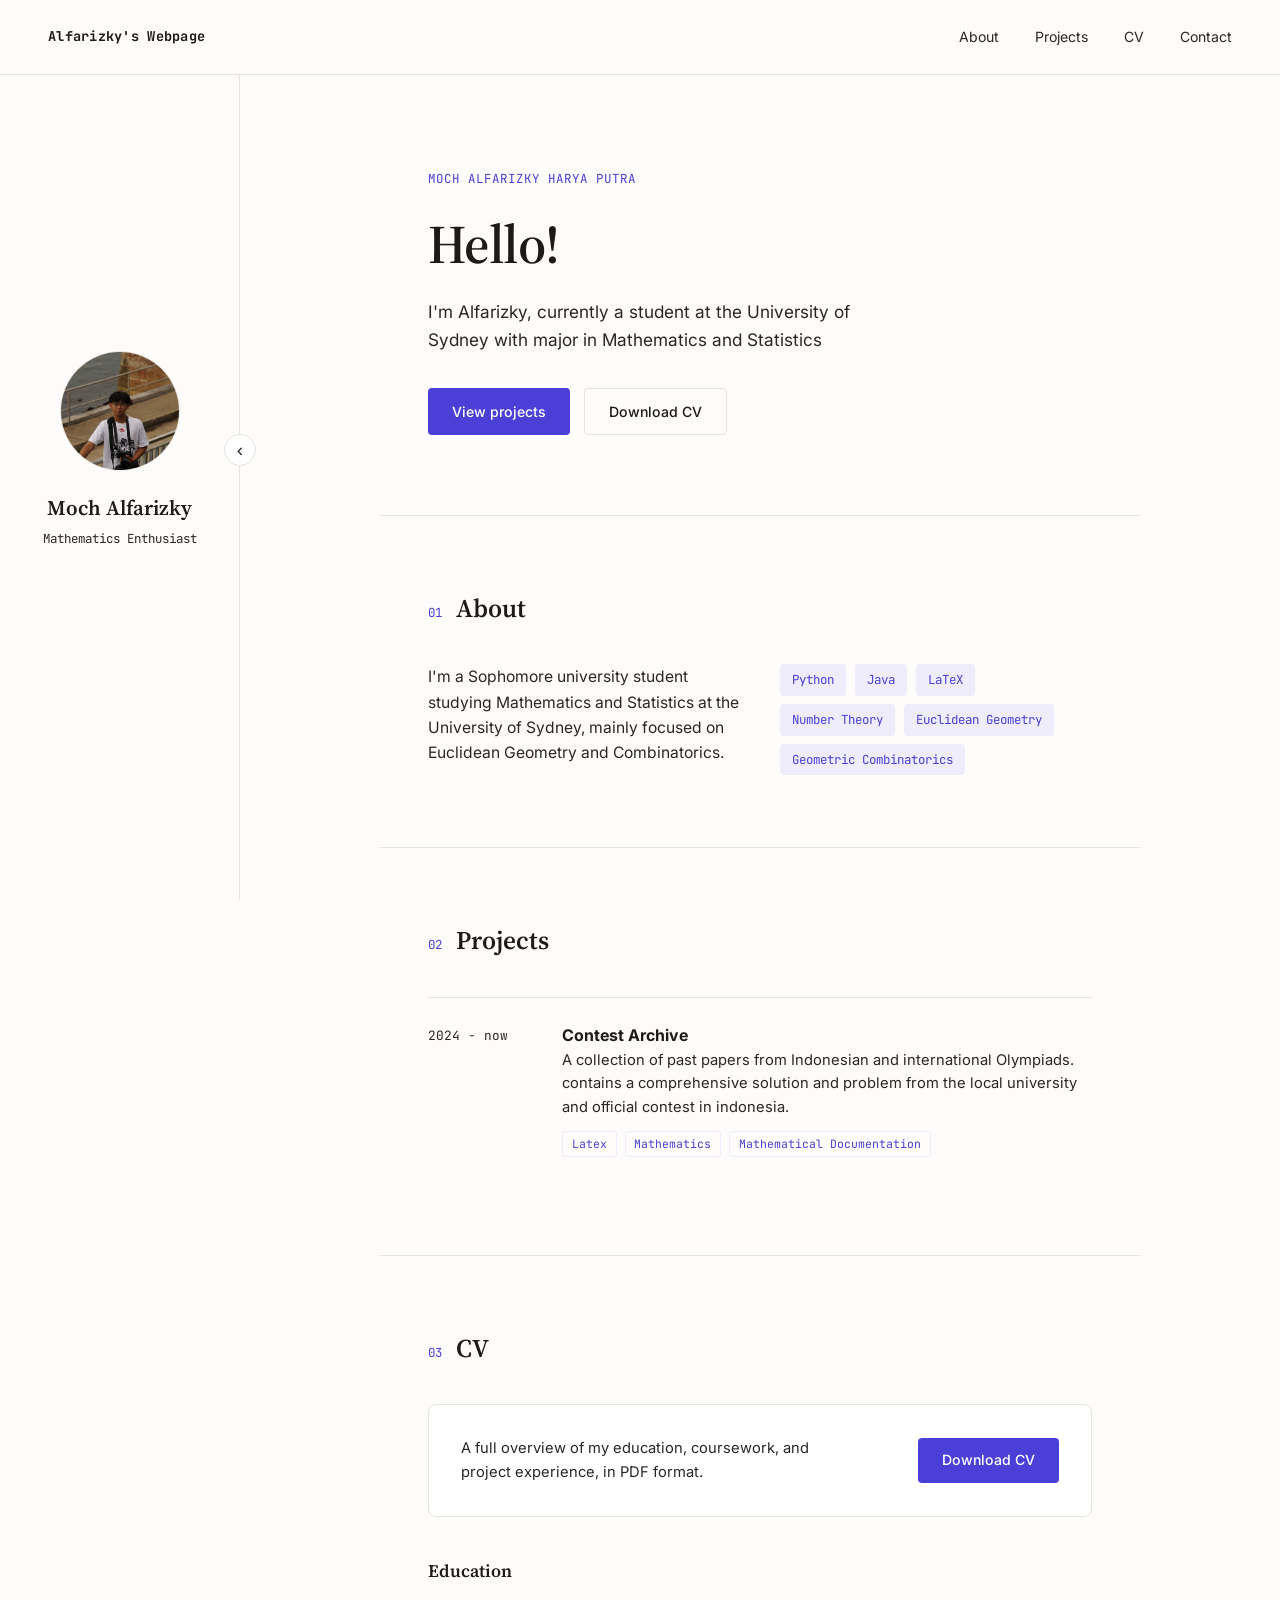
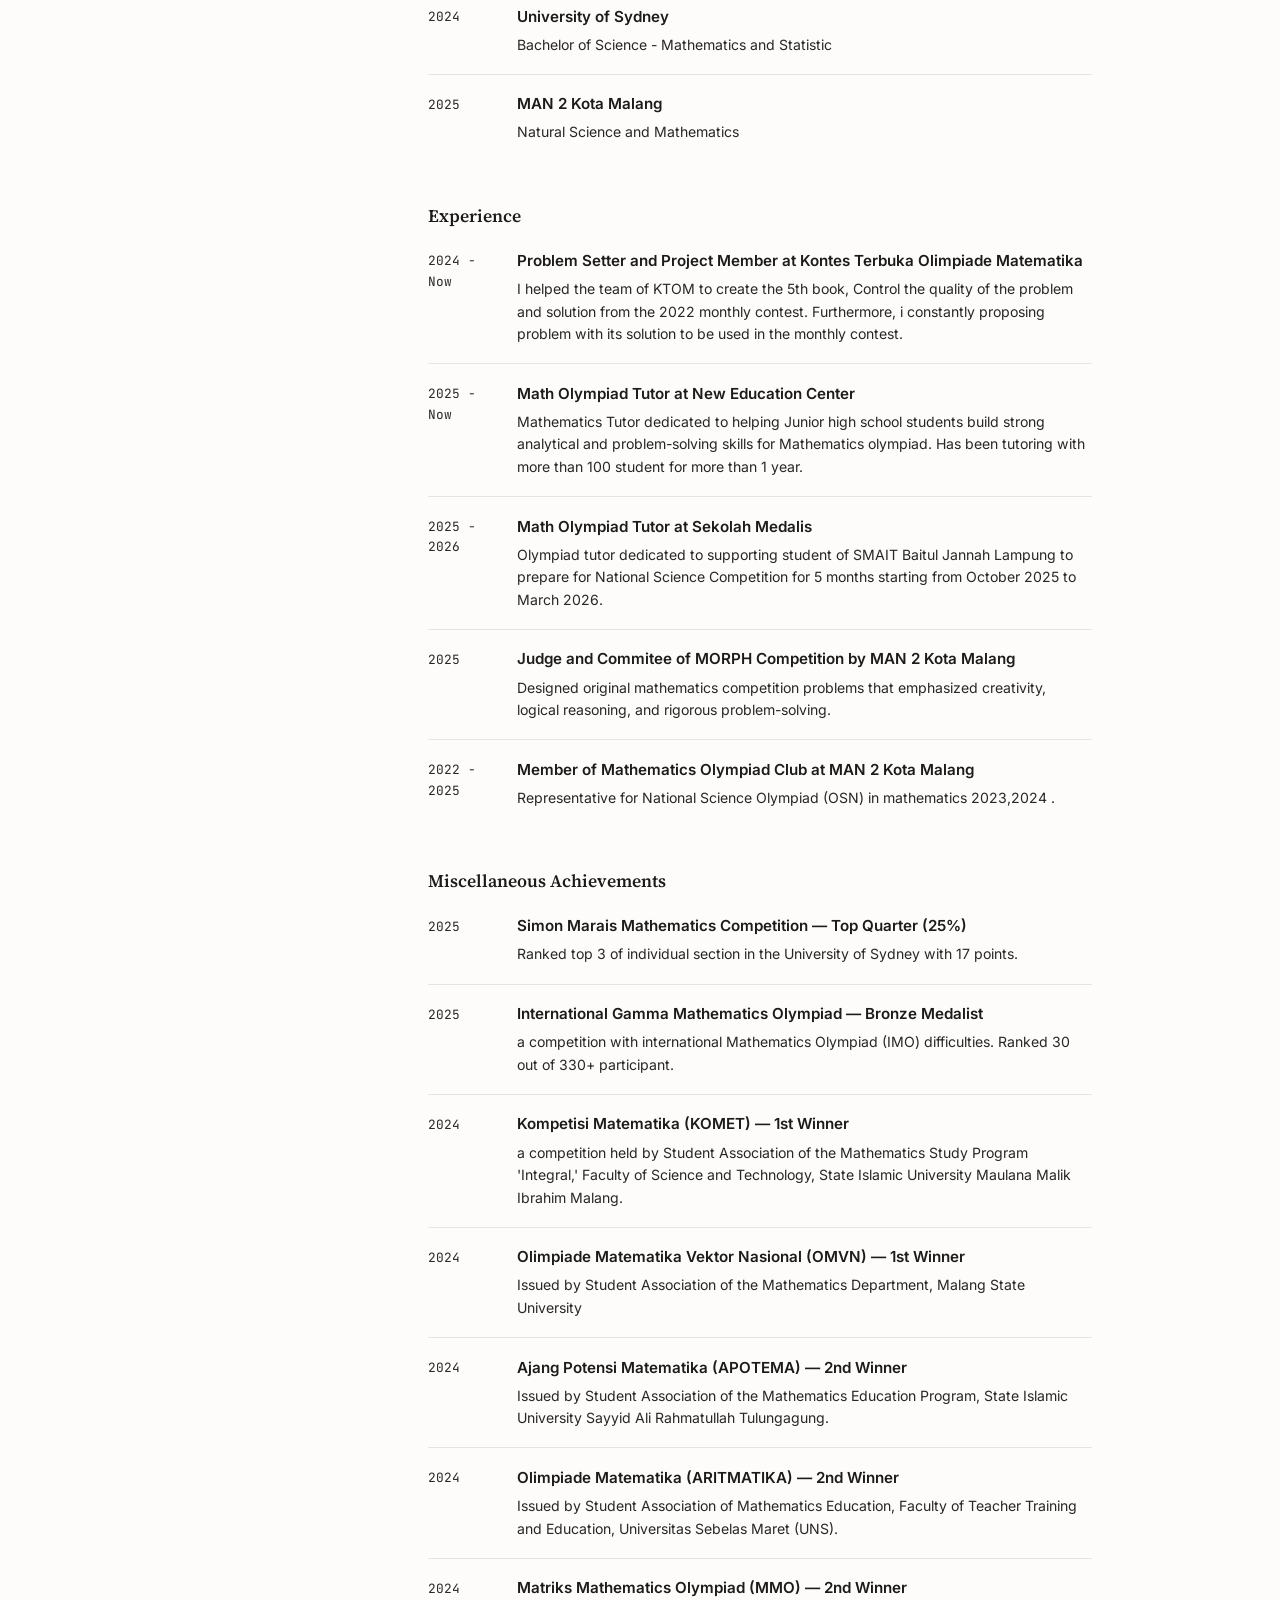
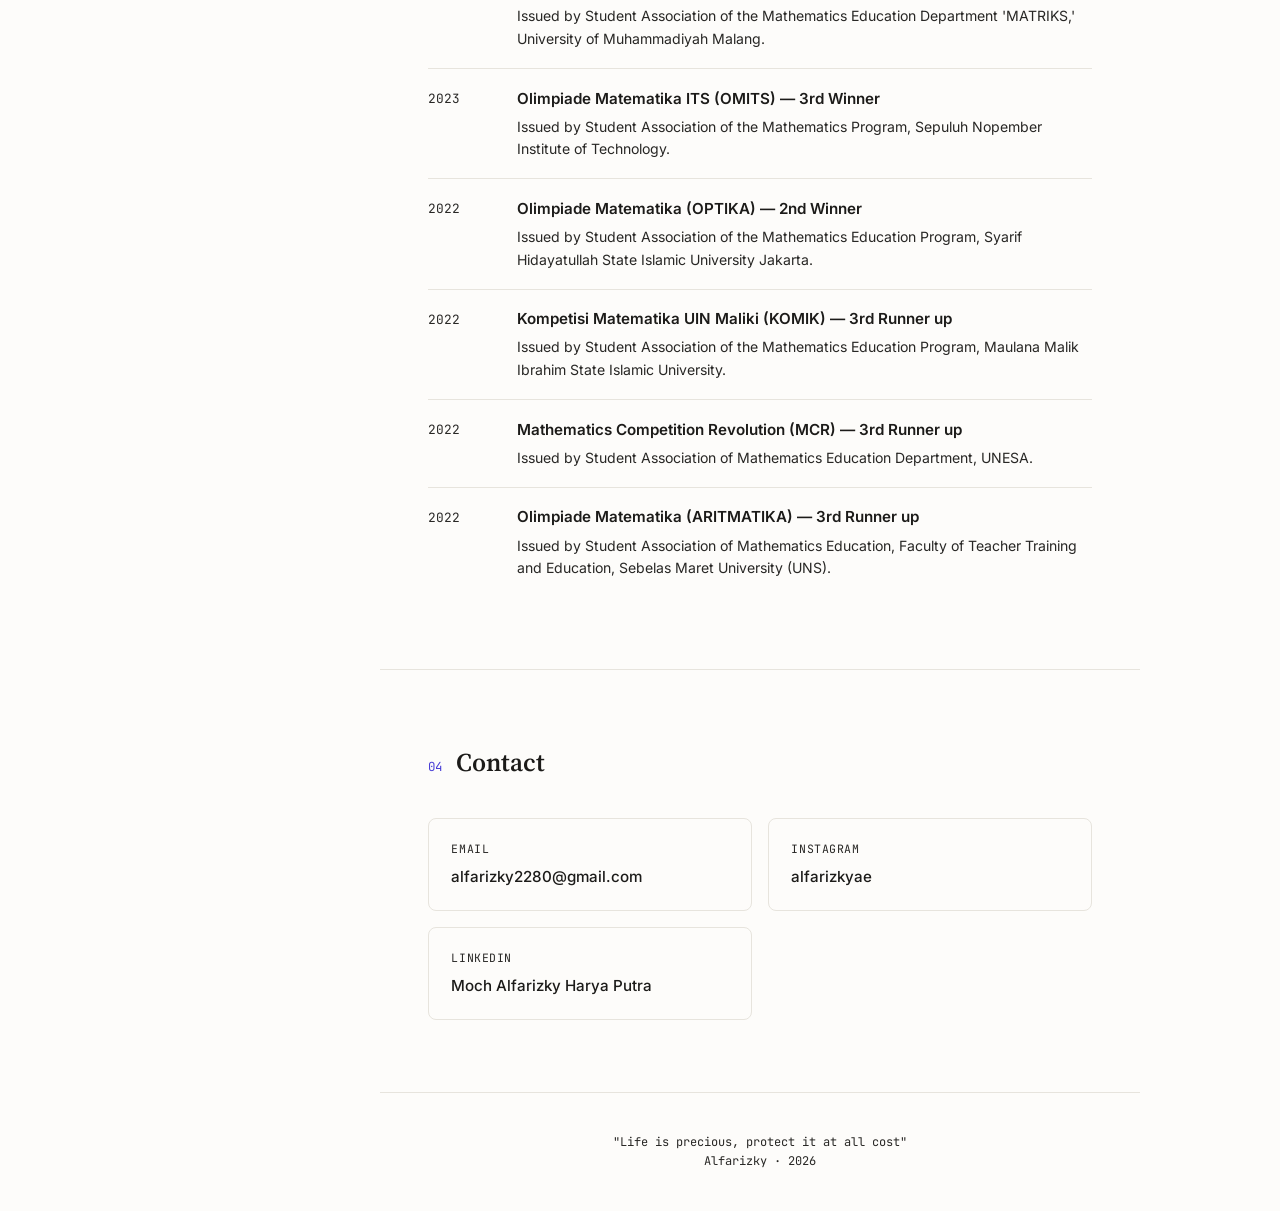
==== commit cb2bfe0f: "Update github.html" ====
--- a/github.html
+++ b/github.html
@@ -408,49 +408,6 @@
     .cv-card { flex-direction: column; align-items: flex-start; }
   }
   /* ── CONTACT ── */
-.contact-grid {
-  display: grid;
-  grid-template-columns: repeat(auto-fit, minmax(250px, 1fr));
-  gap: 1rem;
-}
-.contact-item {
-  border: 1px solid var(--border);
-  border-radius: 8px;
-  padding: 1.3rem 1.4rem;
-  text-decoration: none;
-  display: block;
-  transition: transform 0.2s, box-shadow 0.2s;
-}
-.contact-item:hover {
-  transform: translateY(-3px);
-  box-shadow: 0 6px 20px rgba(0,0,0,0.08);
-}
-.contact-item .label {
-  font-family: var(--mono);
-  font-size: 0.72rem;
-  text-transform: uppercase;
-  letter-spacing: 0.05em;
-  margin-bottom: 0.4rem;
-  font-weight: 600;
-}
-.contact-item .value {
-  font-size: 0.95rem;
-  font-weight: 500;
-  color: var(--ink);
-}
-
-/* individual card colors */
-.contact-item:nth-child(1) { background: #fff0f0; border-color: #ffb3b3; }
-.contact-item:nth-child(1) .label { color: #e03131; }
-.contact-item:nth-child(1):hover { border-color: #e03131; }
-
-.contact-item:nth-child(2) { background: #fff8e7; border-color: #ffd699; }
-.contact-item:nth-child(2) .label { color: #e67700; }
-.contact-item:nth-child(2):hover { border-color: #e67700; }
-
-.contact-item:nth-child(3) { background: #eef6ff; border-color: #a5c8ff; }
-.contact-item:nth-child(3) .label { color: #1971c2; }
-.contact-item:nth-child(3):hover { border-color: #1971c2; }
   html {
   scroll-behavior: smooth;
   }
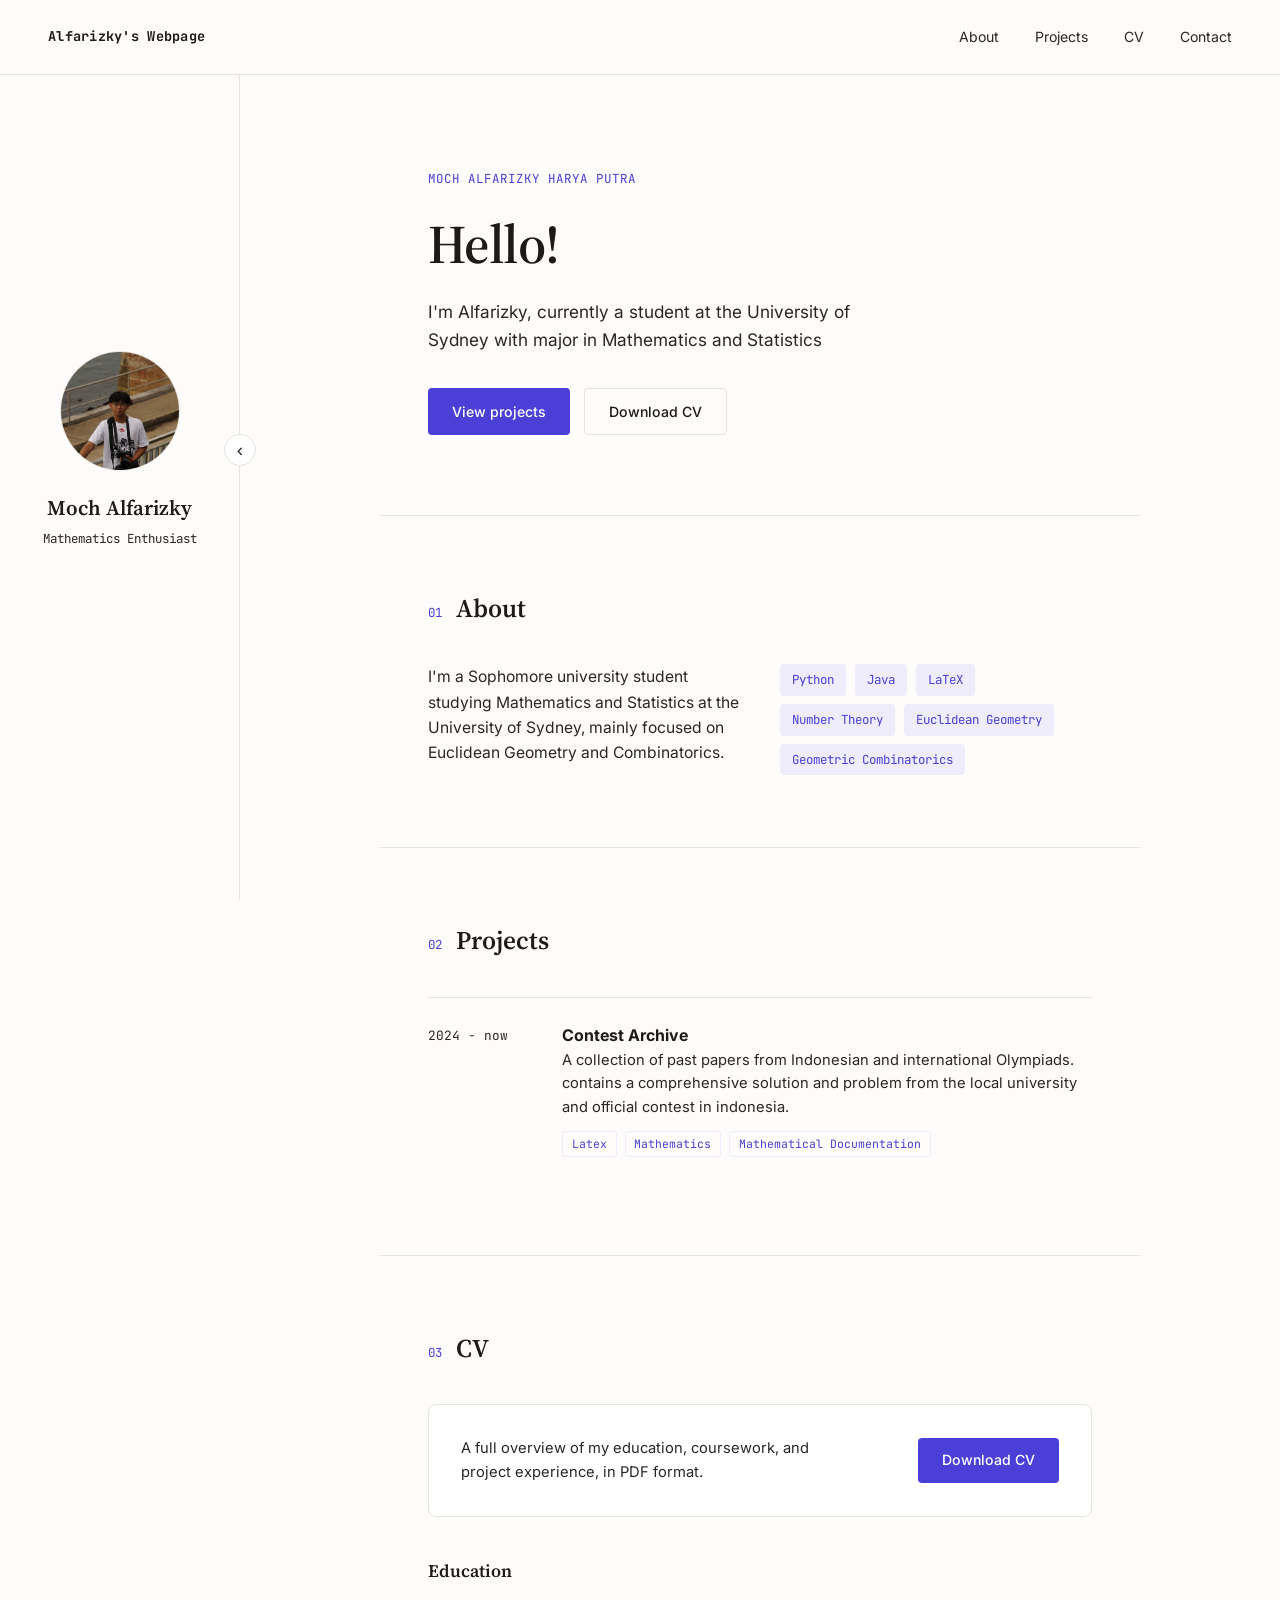
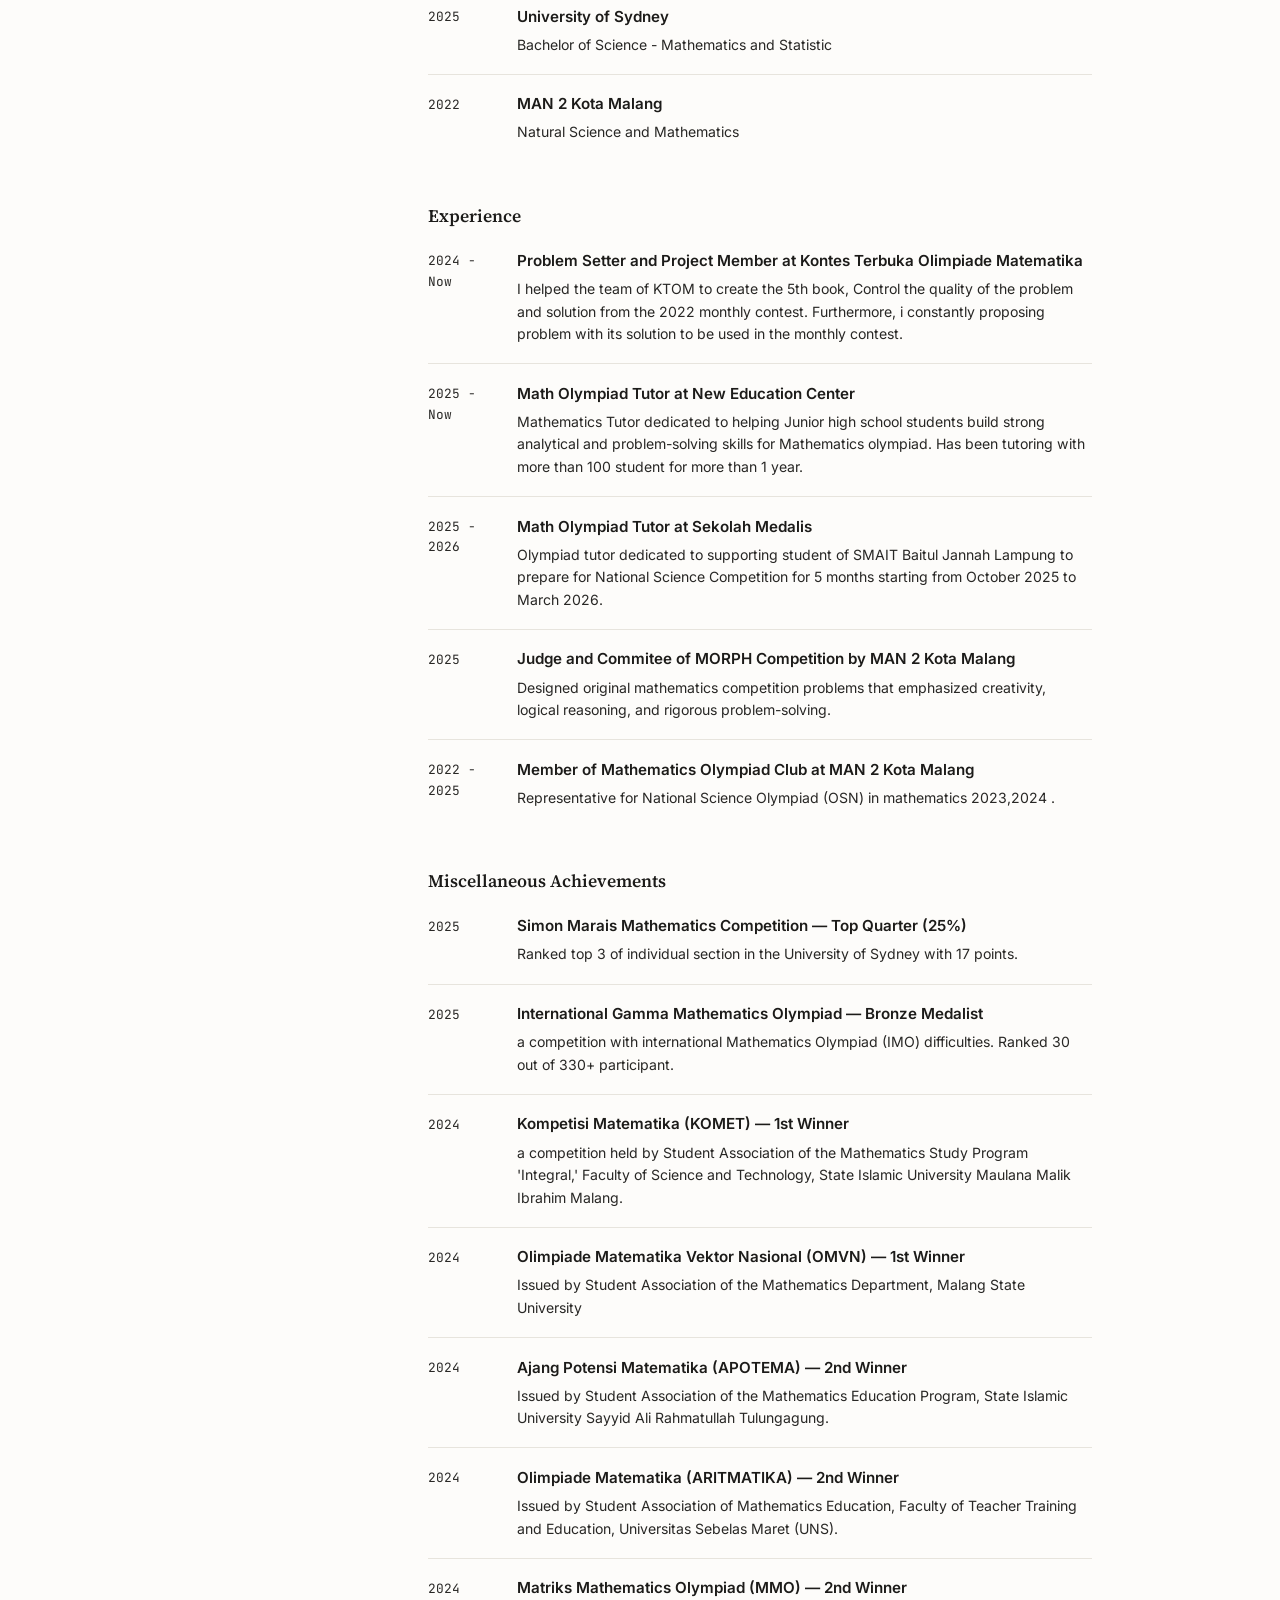
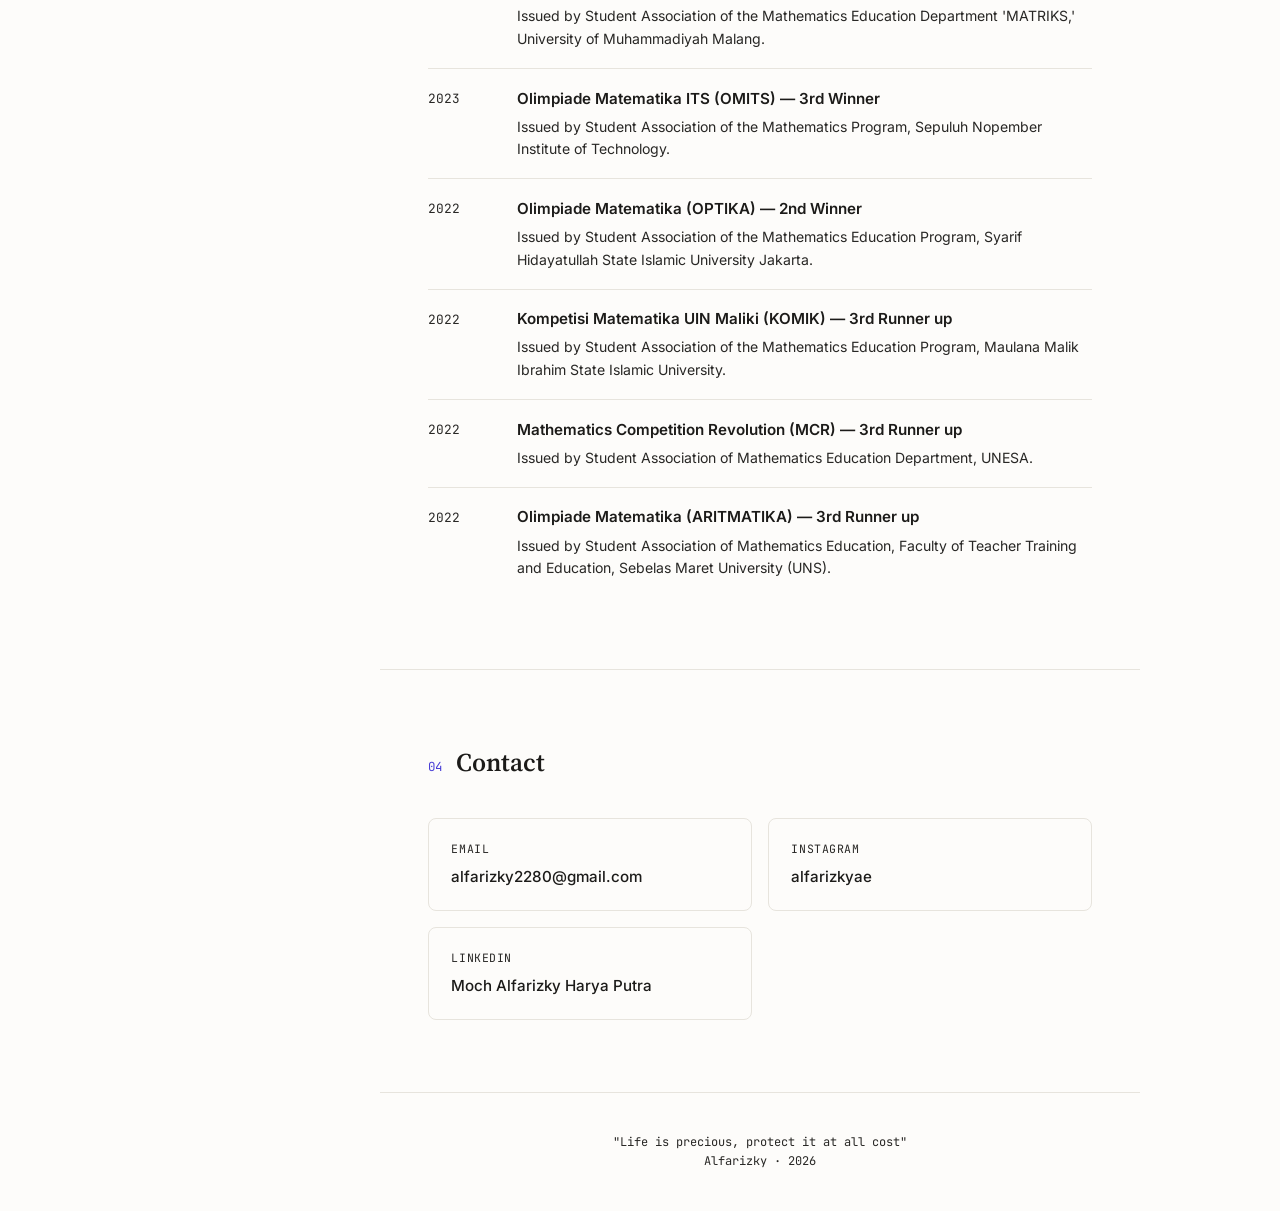
==== commit 90f4ea1b: "Update github.html" ====
--- a/github.html
+++ b/github.html
@@ -498,14 +498,14 @@
     <div class="achievements">
       <h3 class="subsection-title">Education</h3>
       <div class="achievement">
-        <span class="achievement-year">2024</span>
+        <span class="achievement-year">2025</span>
         <div>
           <h4>University of Sydney</h4>
           <p>Bachelor of Science - Mathematics and Statistic</p>
         </div>
       </div>
       <div class="achievement">
-        <span class="achievement-year">2025</span>
+        <span class="achievement-year">2022</span>
         <div>
           <h4>MAN 2 Kota Malang</h4>
           <p>Natural Science and Mathematics</p>
